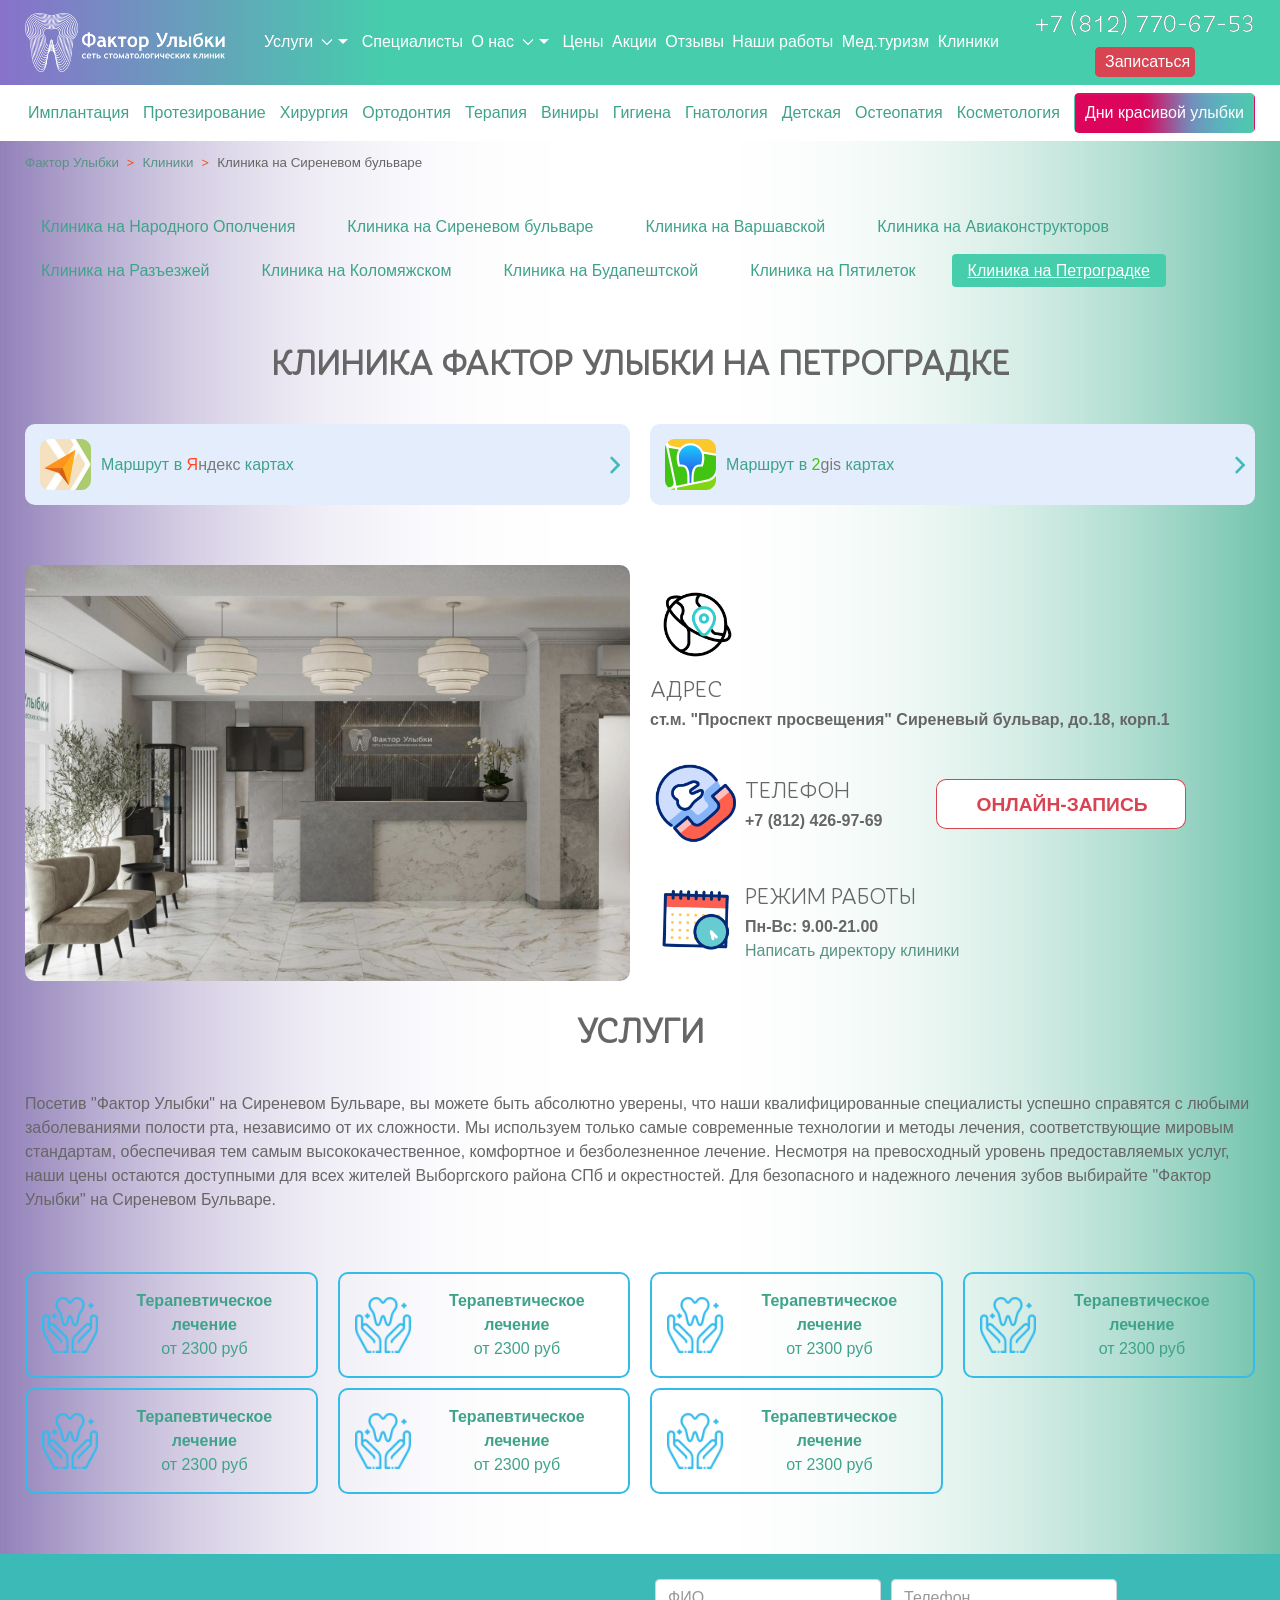
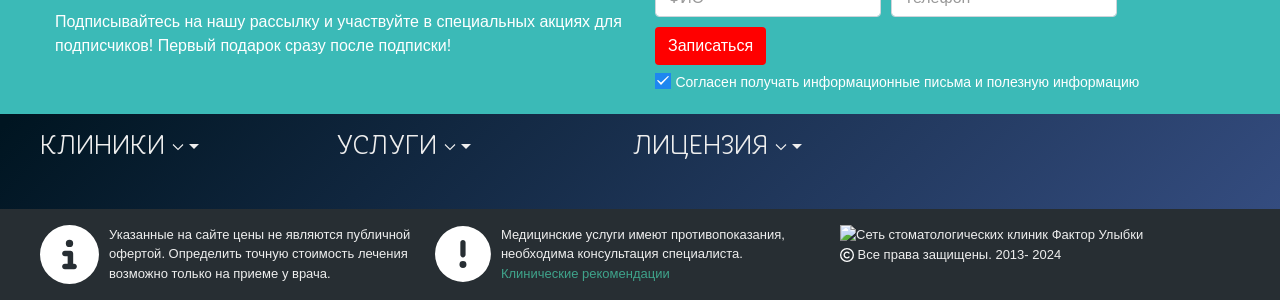
==== index.html @ bb480349 "Создал проект" ====
<!DOCTYPE html>
<html lang="ru">
<head>
    <meta charset="utf-8">
    <link rel="icon" type="image/png" sizes="192x192" href="/images/icon/logo.png">
    <title>Страница клиники  | Клиника «Фактор Улыбки»</title>
    <meta http-equiv="X-UA-Compatible" content="IE=edge">
    <meta name="viewport" content="width=device-width, initial-scale=1, shrink-to-fit=no">
    <meta name="description" content="Фактор Улыбки - сеть стоматологических клиник в СПб. Качественная платная стоматология на Лиговском, Пионерской, Ленинском проспекте и других районах. Детская стоматология, зубные клиники и частные стоматологические услуги." lang="ru">
    <meta name="keywords" content="" lang="ru">
    <meta name="image" content="/images/icon/logopr.png">
    <meta name="author" content="FS">
    <meta name="robots" content="index,follow">
    <meta property="og:site_name" content="Фактор Улыбки">
    <meta property="og:title" content="Сеть платных стоматологических клиник в Санкт-Петербурге" | Клиника «Фактор Улыбки»">
    <meta property="og:description" content="Фактор Улыбки - сеть стоматологических клиник в СПб. Качественная платная стоматология на Лиговском, Пионерской, Ленинском проспекте и других районах. Детская стоматология, зубные клиники и частные стоматологические услуги.">
    <meta property="og:type" content="article">
   <meta property="twitter:url" content="https://factorsmile.ru/testoptimizacziyaglavnoj">
    <meta property="twitter:card" content="summary_large_image">
    <meta property="twitter:title" content="Сеть платных стоматологических клиник в Санкт-Петербурге" | Клиника «Фактор Улыбки»">
    <meta property="twitter:description"content="Фактор Улыбки - сеть стоматологических клиник в СПб. Качественная платная стоматология на Лиговском, Пионерской, Ленинском проспекте и других районах. Детская стоматология, зубные клиники и частные стоматологические услуги.">
   <meta property="twitter:url" content="https://factorsmile.ru/testoptimizacziyaglavnoj">
    <meta property="og:image:width" content="10">
    <meta property="og:image:height" content="10">
  <link  rel="stylesheet" href="./bibliotek/ulkit/uikit.min.css">
  <script src="./bibliotek/ulkit/uikit.min.js"></script>
  <script src="./bibliotek/jqwery/jqwery.js"></script>
  <link rel="stylesheet" href="./css/style-clinic.css">
  <link rel="stylesheet" href="./css/style-media-clinic.css">
</head>
<body>
 
  <!--Мобильный header-->
  <header class="blackr header-mobile">
    <div class="uk-container uk-container-small">
      <div class="uk-gridhe">
        <div class="uk-width-auto@m fixed-top">
          <div class="menu">
            <a class="menu-triger" href="#" aria-hidden="true"></a>
            <div class="menu-popup">
              <a class="menu-close" href="#"></a>
              <nav uk-dropnav="" class=" uk-dropnav ">
                <ul class="uk-subnavmobi">
                  <li>
                    <a class="menuh" href="#" role="button" aria-haspopup="true">Услуги <span uk-drop-parent-icon="" uk-icon="triangle-down" class="uk-icon uk-drop-parent-icon"></span></a>
                    <div class="uk-dropdown uk-drop" style="top: 31.775px; left: 30px; max-width: 1489px;">
                      <ul class="uk-nav uk-dropdown-nav">
                        <li><a href="#">Пункт</a></li>
                        <li><a href="#">Ещё пункт</a></li>
                        <li><a href="#">Пункт</a></li>
                        <li><a href="#">Ещё пункт</a></li>
                      </ul>
                    </div>
                  </li>
                  <li>
                    <a href="#" role="button" aria-haspopup="true">Специалисты</a>
                  </li>
                  <li>
                    <a href="#" role="button" aria-haspopup="true">О нас <span uk-drop-parent-icon="" uk-icon="triangle-down" class="uk-icon uk-drop-parent-icon"></span></a>
                    <div class="uk-dropdown uk-drop" style="top: 31.775px; left: 30px; max-width: 1489px;">
                      <ul class="uk-nav uk-dropdown-nav">
                        <li><a href="#">Пункт</a></li>
                        <li><a href="#">Ещё пункт</a></li>
                        <li><a href="#">Пункт</a></li>
                        <li><a href="#">Ещё пункт</a></li>
                      </ul>
                    </div>
                  </li>
                  <li>
                    <a href="#" role="button" aria-haspopup="true">Цены</a>
                  </li>
                  <li>
                    <a href="#" role="button" aria-haspopup="true">Акции</a>
                  </li>
                  <li>
                    <a href="#" role="button" aria-haspopup="true">Отзывы </a>
                  </li>
                  <li>
                    <a href="#" role="button" aria-haspopup="true">Наши работы</a>
                  </li>
                  <li>
                    <a href="#" role="button" aria-haspopup="true">Мед.туризм </a>
                  </li>
                  <li>
                    <a href="#" role="button" aria-haspopup="true">Клиники </a>
                  </li>
                </ul>
              </nav>
              <div class="pt-3 text-center d-lg-none">
                <button  class="buttona btn btn-default btn-lg callme_viewform" uk-toggle="target: #modal-id">Записаться на прием</button>
              </div>
            </div>
          </div>
          <nav uk-dropnav class="uk-dropnav ">
            <ul class="uk-subnavnu">
              <li>
                <a class="lit" href="#" role="button" aria-haspopup="true">Акции</a>
              </li>
              <li>
                <a class="lit" href="#" role="button" aria-haspopup="true">Адреса </a>
              </li>
              <li>
                <a class="lit" href="#" role="button" aria-haspopup="true">Цены</a>
              </li>
              <li>
                <a class="lit" href="#" role="button" aria-haspopup="true">Врачи </a>
              </li>
            </ul>
          </nav>
          <a href="/" class="logo pr-3 d-none d-md-block" title="Сеть стоматологических клиник Фактор Улыбки">
            <img src="./img-home/logo/logo-7.png" title="Сеть стоматологических клиник Фактор Улыбки" alt="Сеть стоматологических клиник Фактор Улыбки">
          </a>
        </div>
        <div class="uk-width-auto@m marh">
          <div class="uk-gridic">
            <div>
              <a href="/" class="logo pr-3 d-none " title="Сеть стоматологических клиник Фактор Улыбки">
                <img src="./img-home/logo/logo-7.png" title="Сеть стоматологических клиник Фактор Улыбки" alt="Сеть стоматологических клиник Фактор Улыбки">
              </a>
            </div>
            <div>
              <div class="icon col-auto">
                <a class="mob_logo " href="https://factorsmile.ru/" title="Сеть стоматологических клиник Фактор Улыбки">
                </a><a href="tel:+78124269769" aria-hidden="true"><svg width="30px" height="30px" xmlns="http://www.w3.org/2000/svg" viewBox="0 0 512 512"><path fill="#fff" d="M347.1 24.6c7.7-18.6 28-28.5 47.4-23.2l88 24C499.9 30.2 512 46 512 64c0 247.4-200.6 448-448 448c-18 0-33.8-12.1-38.6-29.5l-24-88c-5.3-19.4 4.6-39.7 23.2-47.4l96-40c16.3-6.8 35.2-2.1 46.3 11.6L207.3 368c70.4-33.3 127.4-90.3 160.7-160.7L318.7 167c-13.7-11.2-18.4-30-11.6-46.3l40-96z"/></svg></a>
                <a href="/kontakty" aria-hidden="true"><svg width="30px" height="30px" xmlns="http://www.w3.org/2000/svg" viewBox="0 0 384 512"><path fill="#fff" d="M215.7 499.2C267 435 384 279.4 384 192C384 86 298 0 192 0S0 86 0 192c0 87.4 117 243 168.3 307.2c12.3 15.3 35.1 15.3 47.4 0zM192 128a64 64 0 1 1 0 128 64 64 0 1 1 0-128z"/></svg></a>
              </div>
            </div>
          </div>
          <div class="uk-width-auto@m social my-3">
            <a class="soci" href="https://vk.com/factor_smile" target="blank" rel="nofollow" aria-hidden="true"><svg width="24px" height="24px" viewBox="0 0 24 24" xmlns="http://www.w3.org/2000/svg" data-svg="vk">
              <path fill="#46cdac" d="M21.54736,7H18.25688a.74281.74281,0,0,0-.65452.39156s-1.31237,2.41693-1.73392,3.231C14.73438,12.8125,14,12.125,14,11.10863V7.60417A1.10417,1.10417,0,0,0,12.89583,6.5h-2.474a1.9818,1.9818,0,0,0-1.751.8125s1.25626-.20312,1.25626,1.48958c0,.41974.02162,1.62723.04132,2.64a.72943.72943,0,0,1-1.273.50431,21.54029,21.54029,0,0,1-2.4982-4.54359A.69314.69314,0,0,0,5.5668,7C4.8532,7,3.42522,7,2.57719,7a.508.508,0,0,0-.47969.68481C3.00529,10.17487,6.91576,18,11.37917,18h1.87865A.74219.74219,0,0,0,14,17.25781V16.12342a.7293.7293,0,0,1,1.22868-.5315l2.24861,2.1127A1.08911,1.08911,0,0,0,18.223,18h2.95281c1.42415,0,1.42415-.98824.64768-1.75294-.54645-.53817-2.51832-2.61663-2.51832-2.61663A1.01862,1.01862,0,0,1,19.2268,12.307c.63737-.83876,1.67988-2.21175,2.122-2.79993C21.95313,8.70313,23.04688,7,21.54736,7Z"></path>
            </svg></a>
            <a class="soci" href="https://www.ok.ru/group/55409720754182" target="blank" rel="nofollow" aria-hidden="true"><svg xmlns="http://www.w3.org/2000/svg" viewBox="0 0 320 512" width="24px" height="24px">
              <path fill="#46cdac" d="M275.1 334c-27.4 17.4-65.1 24.3-90 26.9l20.9 20.6 76.3 76.3c27.9 28.6-17.5 73.3-45.7 45.7-19.1-19.4-47.1-47.4-76.3-76.6L84 503.4c-28.2 27.5-73.6-17.6-45.4-45.7 19.4-19.4 47.1-47.4 76.3-76.3l20.6-20.6c-24.6-2.6-62.9-9.1-90.6-26.9-32.6-21-46.9-33.3-34.3-59 7.4-14.6 27.7-26.9 54.6-5.7 0 0 36.3 28.9 94.9 28.9s94.9-28.9 94.9-28.9c26.9-21.1 47.1-8.9 54.6 5.7 12.4 25.7-1.9 38-34.5 59.1zM30.3 129.7C30.3 58 88.6 0 160 0s129.7 58 129.7 129.7c0 71.4-58.3 129.4-129.7 129.4s-129.7-58-129.7-129.4zm66 0c0 35.1 28.6 63.7 63.7 63.7s63.7-28.6 63.7-63.7c0-35.4-28.6-64-63.7-64s-63.7 28.6-63.7 64z" />
            </svg></a>
            <a class="soci" href="https://www.youtube.com/channel/UC2uk7m-UBwJ86igZHFHhq2A" target="blank" rel="nofollow" aria-hidden="true"><svg xmlns="http://www.w3.org/2000/svg" viewBox="0 0 576 512" width="24px" height="24px">
              <path fill="#46cdac" d="M549.7 124.1c-6.3-23.7-24.8-42.3-48.3-48.6C458.8 64 288 64 288 64S117.2 64 74.6 75.5c-23.5 6.3-42 24.9-48.3 48.6-11.4 42.9-11.4 132.3-11.4 132.3s0 89.4 11.4 132.3c6.3 23.7 24.8 41.5 48.3 47.8C117.2 448 288 448 288 448s170.8 0 213.4-11.5c23.5-6.3 42-24.2 48.3-47.8 11.4-42.9 11.4-132.3 11.4-132.3s0-89.4-11.4-132.3zm-317.5 213.5V175.2l142.7 81.2-142.7 81.2z" />
            </svg></a>
            <a class="soci" href="https://dzen.ru/factor_smile" target="blank" rel="nofollow" class="dzen-banner-top" aria-hidden="true">
              <svg xmlns="http://www.w3.org/2000/svg" viewBox="0 0 28 28" width="14px" height="14px">
                <path fill="#46cdac" class="dzen-item" d="M16.7 16.7c-2.2 2.27-2.36 5.1-2.55 11.3 5.78 0 9.77-.02 11.83-2.02 2-2.06 2.02-6.24 2.02-11.83-6.2.2-9.03.35-11.3 2.55M0 14.15c0 5.59.02 9.77 2.02 11.83 2.06 2 6.05 2.02 11.83 2.02-.2-6.2-.35-9.03-2.55-11.3-2.27-2.2-5.1-2.36-11.3-2.55M13.85 0C8.08 0 4.08.02 2.02 2.02.02 4.08 0 8.26 0 13.85c6.2-.2 9.03-.35 11.3-2.55 2.2-2.27 2.36-5.1 2.55-11.3m2.85 11.3C14.5 9.03 14.34 6.2 14.15 0c5.78 0 9.77.02 11.83 2.02 2 2.06 2.02 6.24 2.02 11.83-6.2-.2-9.03-.35-11.3-2.55">
                </path>
                <path fill="transparent" d="M28 14.15v-.3c-6.2-.2-9.03-.35-11.3-2.55-2.2-2.27-2.36-5.1-2.55-11.3h-.3c-.2 6.2-.35 9.03-2.55 11.3-2.27 2.2-5.1 2.36-11.3 2.55v.3c6.2.2 9.03.35 11.3 2.55 2.2 2.27 2.36 5.1 2.55 11.3h.3c.2-6.2.35-9.03 2.55-11.3 2.27-2.2 5.1-2.36 11.3-2.55">
                </path>
              </svg>
            </a>
            <a class="soci" href="https://t.me/factorsmile" target="blank" aria-hidden="true"><svg  width="20px" height="20px"xmlns="http://www.w3.org/2000/svg" viewBox="0 0 496 512"><path fill="#46cdac"  d="M248 8C111 8 0 119 0 256S111 504 248 504 496 393 496 256 385 8 248 8zM363 176.7c-3.7 39.2-19.9 134.4-28.1 178.3-3.5 18.6-10.3 24.8-16.9 25.4-14.4 1.3-25.3-9.5-39.3-18.7-21.8-14.3-34.2-23.2-55.3-37.2-24.5-16.1-8.6-25 5.3-39.5 3.7-3.8 67.1-61.5 68.3-66.7 .2-.7 .3-3.1-1.2-4.4s-3.6-.8-5.1-.5q-3.3 .7-104.6 69.1-14.8 10.2-26.9 9.9c-8.9-.2-25.9-5-38.6-9.1-15.5-5-27.9-7.7-26.8-16.3q.8-6.7 18.5-13.7 108.4-47.2 144.6-62.3c68.9-28.6 83.2-33.6 92.5-33.8 2.1 0 6.6 .5 9.6 2.9a10.5 10.5 0 0 1 3.5 6.7A43.8 43.8 0 0 1 363 176.7z"/></svg></a>
            <a class="soci" href="https://share.looky.com/profile/87507ae2-72b8-40dc-bb5a-fa169eee876a" target="blank" aria-hidden="true"><i class="fa fa-lookymob" aria-hidden="true"></i></a>
          </div>
        </div>
      </div>
  </div>
  </header>
<!--Мобильный header end-->
<!--Компьютерный header-->
 <header class="blackr der men-fix">
  <div class="ar-container">
    <div class="uk-gridhe">
      <div class="uk-width-auto@m lot">
        <a href="/" class="logo pr-3 " title="Сеть стоматологических клиник Фактор Улыбки">
          <img src="./img-home/logo/logo-7.png" title="Сеть стоматологических клиник Фактор Улыбки" alt="Сеть стоматологических клиник Фактор Улыбки">
        </a>
      </div>
      <div class="uk-width-1-2@m">
        <nav uk-dropnav class="non-mob uk-dropnav ">
          <ul id="def" class="uk-subnav">
            <li>
              <a class="menuh" href="http://velva.arturolga.ru/katalog" role="button" aria-haspopup="true">Услуги <span uk-drop-parent-icon="" uk-icon="triangle-down" class="uk-icon uk-drop-parent-icon"></span></a>
              <div class="uk-dropdown uk-drop" style="top: 31.775px; left: 30px; max-width: 1489px;">
                <ul class="uk-nav uk-dropdown-nav">
                  <li><a href="#">Пункт</a></li>
                  <li><a href="#">Ещё пункт</a></li>
                  <li><a href="#">Пункт</a></li>
                  <li><a href="#">Ещё пункт</a></li>
                </ul>
              </div>
            </li>
            <li>
              <a href="#" role="button" aria-haspopup="true">Специалисты</a>
            </li>
            <li>
              <a href="#" role="button" aria-haspopup="true">О нас <span uk-drop-parent-icon="" uk-icon="triangle-down" class="uk-icon uk-drop-parent-icon"></span></a>
              <div class="uk-dropdown uk-drop" style="top: 31.775px; left: 30px; max-width: 1489px;">
                <ul class="uk-nav uk-dropdown-nav">
                  <li><a href="#">Пункт</a></li>
                  <li><a href="#">Ещё пункт</a></li>
                  <li><a href="#">Пункт</a></li>
                  <li><a href="#">Ещё пункт</a></li>
                </ul>
              </div>
            </li>
            <li>
              <a href="#" role="button" aria-haspopup="true">Цены</a>
            </li>
            <li>
              <a href="#" role="button" aria-haspopup="true">Акции</a>
            </li>
            <li>
              <a href="#" role="button" aria-haspopup="true">Отзывы </a>
            </li>
            <li>
              <a href="#" role="button" aria-haspopup="true">Наши работы</a>
            </li>
            <li>
              <a href="#" role="button" aria-haspopup="true">Мед.туризм </a>
            </li>
            <li>
              <a href="#" role="button" aria-haspopup="true">Клиники </a>
            </li>
          </ul>
        </nav>
      </div>
      <div class="uk-width-auto@m">      
        <div class="phone d-none d-xl-block text-center">
          <div class="moduletable">
            <div class="custom phone">
              <span class="h3" style="margin-bottom:0;"><a class="hole"href="tel:+78127706753"><span id="ds-phone">+7 (812) 770-67-53</span></a>
              </span>
              <div>
                <button class="btn btn-default btn-sm header_callme_viewform"  type="button" uk-toggle="target: #modal-id">Записаться</button>
             
              </div>
            </div>
          </div>
        </div>
      </div>
    </div>
  </div>
</header>
<div class="uk-container-expand mblac der">
  <div class="ar-container">
    <nav class="uk-dropnav mnavp">
      <ul class="uk-subnav">
        <li>
          <div class="bg-implant"></div><a href="/uslugi/implantatsiya" class="nav-link navl">Имплантация</a>
        </li>
        <li>
          <div class="bg-protez"></div><a href="/uslugi/protezirovanie-zubov" class="nav-link navl">Протезирование</a>
        </li>
        <li>
          <div class="bg-hirurg"></div><a href="/uslugi/hirurgicheskoe-lechenie" class="nav-link navl">Хирургия</a>
        </li>
        <li>
          <div class="bg-ortodont"></div><a href="/uslugi/ortodonticheskoe-lechenie" class="nav-link navl">Ортодонтия</a>
        </li>
        <li>
          <div class="bg-terapia"></div><a href="/uslugi/endodonticheskoe-lechenie" class="nav-link navl">Терапия</a>
        </li>
        <li>
          <div class="bg-otbelivanie"></div><a href="/uslugi/protezirovanie-zubov/viniry" class="nav-link navl">Виниры</a>
        </li>
        <li>
          <div class="bg-profilactika"></div><a href="/uslugi/gigiena-polosti-rta" class="nav-link navl">Гигиена</a>
        </li>
        <li>
          <div class="bg-profilactika"></div><a href="/uslugi/gnatologiya" class="nav-link navl">Гнатология</a>
        </li>
        <li>
          <div class="bg-terapia"></div><a href="/uslugi/detskaya-stomatologiya" class="nav-link navl">Детская</a>
        </li>
        <li>
          <div class="bg-terapia"></div><a href="/uslugi/osteopatiya" class="nav-link navl">Остеопатия</a></li>
        <li>
          <div class="bg-terapia"></div><a href="https://factor-beauty.ru/" class="nav-link navl" target="_blank">Косметология</a></li>
        <li>
          <a href="/master-klassyi" class="btn bute">
                           Дни красивой улыбки
                       </a>
        </li>
      </ul>
    </nav>
  </div>
</div>
<!--Компьютерный header end-->
 <main class="otziv">
  <!--Хлебные крошки-->
  <section class="ap-pagtop-but">
    <div class="ar-container">  
  <ul class="breadcrumb"><li class="breadcrumb-item"><a href="/">Фактор Улыбки</a></li>
    <li class="breadcrumb-item"><a href="/">Клиники</a></li>
    <li class="breadcrumb-item active">Клиника на Сиреневом бульваре</li></ul>
        </div>
        </section>
      <!--Хлебные крошки end-->
 <!-- Ссылки --> 
 <section class="ssilki">
  <div class="ar-container">
    <ul class=" ssilki__flex">
      <li class="nav-item">
        <a class="nav-link" href="/kontakty/klinika-na-leninskom-pr">Клиника на Народного Ополчения</a>
      </li>
  
      <li class="nav-item">
        <a class="nav-link" href="/kontakty/klinika-na-prospekte-prosveshcheniya">Клиника на Сиреневом бульваре</a>
      </li>
      <li class="nav-item">
        <a class="nav-link" href="/kontakty/klinika-na-ul-varshavskoj">Клиника на Варшавской</a>
      </li>
      <li class="nav-item">
        <a class="nav-link" href="/kontakty/klinika-na-komendantskom-pr">Клиника на Авиаконструкторов</a>
      </li>
      <li class="nav-item">
        <a class="nav-link" href="/kontakty/klinika-na-ligovskom-pr">Клиника на Разъезжей</a>
      </li>
      <li class="nav-item">
        <a class="nav-link" href="/kontakty/klinika-na-kolomyazhskom">Клиника на Коломяжском</a>
      </li>
      <li class="nav-item">
        <a class="nav-link" href="/kontakty/klinika-na-budapeshtskoj">Клиника на Будапештской</a>
      </li>
      <li class="nav-item">
        <a class="nav-link" href="/kontakty/klinika-na-pyatiletok">Клиника на Пятилеток</a>
      </li>
      <li class="nav-item active">
        <a class="nav-link active" href="/kontakty/klinika-na-pyatiletok">Клиника на Петроградке</a>
      </li>
    </ul>
  </div>
</section>
   <!-- Ссылки end -->
<!-- маршрут --> 
<section class="marsh">
  <div class="ar-container">
    <h1 id="animatedText" class="animated-text ar-center ar-h3">Клиника Фактор Улыбки на Петроградке</h1>
    <div class="navigator__buttons">
        <a href="https://yandex.ru/maps/2/saint-petersburg/?ll=30.410384%2C60.042124&amp;mode=routes&amp;rtext=~60.052255%2C30.364689&amp;rtt=auto&amp;ruri=~ymapsbm1%3A%2F%2Forg%3Foid%3D122298614758&amp;z=12" class="link navigator__button" target="_blank">
          <div class="navigator__icon">
             <img src="./img-home/block/yandex-navigator.png" alt="">
          </div>
          <div class="text yandex">Маршрут в <span><span>Я</span>ндекс</span> картах</div>
        </a>
        <a href="https://2gis.ru/spb/directions/points/%7C30.364584%2C60.052206%3B70000001017254998?m=30.354213%2C60.046407%2F14.28" class="link navigator__button" target="_blank">
         <div class="navigator__icon">
             <img src="./img-home/block/2gis-navigator.png" alt="">
          </div>
          <div class="text gis">Маршрут в <span><span>2</span>gis</span> картах</div>
         </a>
    </div> 
  </div>
</section>
<!-- маршрут end -->
 <!-- блок с контактами --> 
<section class="contacty">
  <div class="ar-container contacty__grid">
    <div class="contacty__img">
      <img src="./img-home/block/home.jpeg" alt="contact">
    </div>
    <div class="contacty__text">
      <div class="contacty__text-block">
<img src="./img-home/icons/travel_15591391.gif" alt="">
<div class="contacty__text-block-text">
<h3>Адрес</h3>
<p>ст.м. "Проспект просвещения"
  Сиреневый бульвар, до.18, корп.1</p>
</div>
      </div>
      <div class="contacty__text-block">
        <img src="./img-home/icons/appointment_12754366.gif" alt="">
        <div class="contacty__text-block-text">
        <h3>Телефон</h3>
        <p>+7 (812) 426-97-69</p>
       
      </div>
      <button class="btn my-2 btn-default btn-sm btn-online-record button type1"></button>
              </div>
              <div class="contacty__text-block">
                <img src="./img-home/icons/upcoming_12146104.gif" alt="">
                <div class="contacty__text-block-text">
                <h3>Режим работы</h3>
                <p>Пн-Вс: 9.00-21.00</p>
          
                <a href="#" class="butlin">Написать директору клиники</a>
                      </div>
                    </div>
    </div>  
  </div>
  <div class="ar-container">
  <h2 id="animatedText" class="animated-text ar-center ar-h3">УСЛУГИ</h2> 
  <p>Посетив "Фактор Улыбки" на Сиреневом Бульваре, вы можете быть абсолютно уверены, 
    что наши квалифицированные специалисты успешно справятся с любыми заболеваниями полости рта,
     независимо от их сложности. Мы используем только самые современные технологии и методы лечения,
      соответствующие мировым стандартам, обеспечивая тем самым высококачественное, комфортное и 
      безболезненное лечение. Несмотря на превосходный уровень предоставляемых услуг, наши цены
       остаются доступными для всех жителей Выборгского района СПб и окрестностей. Для безопасного
        и надежного лечения зубов выбирайте "Фактор Улыбки" на Сиреневом Бульваре.</p>
      </div>
      </section>
<!-- блок с контактами end -->
 <!-- блок с ценами --> 
 <section class="price">
  <div class="ar-container price__grid">

 <!-- блок-->
 <a href="#" class="price__block">
  <div class="price__block-img">
    <img src="./img-home/icons/034-dentist.png">
  </div>
  <div class="price__block-text">
    <strong>Терапевтическое лечение</strong><br>
    <span>от 2300 руб</span>
  </div>
</a>
<!-- блок end-->
  <!-- блок-->
  <a href="#" class="price__block">
    <div class="price__block-img">
      <img src="./img-home/icons/034-dentist.png">
    </div>
    <div class="price__block-text">
      <strong>Терапевтическое лечение</strong><br>
      <span>от 2300 руб</span>
    </div>
  </a>
  <!-- блок end-->
    <!-- блок-->
 <a href="#" class="price__block">
  <div class="price__block-img">
    <img src="./img-home/icons/034-dentist.png">
  </div>
  <div class="price__block-text">
    <strong>Терапевтическое лечение</strong><br>
    <span>от 2300 руб</span>
  </div>
</a>
<!-- блок end-->
  <!-- блок-->
  <a href="#" class="price__block">
    <div class="price__block-img">
      <img src="./img-home/icons/034-dentist.png">
    </div>
    <div class="price__block-text">
      <strong>Терапевтическое лечение</strong><br>
      <span>от 2300 руб</span>
    </div>
  </a>
  <!-- блок end-->
    <!-- блок-->
 <a href="#" class="price__block">
  <div class="price__block-img">
    <img src="./img-home/icons/034-dentist.png">
  </div>
  <div class="price__block-text">
    <strong>Терапевтическое лечение</strong><br>
    <span>от 2300 руб</span>
  </div>
</a>
<!-- блок end-->
  <!-- блок-->
  <a href="#" class="price__block">
    <div class="price__block-img">
      <img src="./img-home/icons/034-dentist.png">
    </div>
    <div class="price__block-text">
      <strong>Терапевтическое лечение</strong><br>
      <span>от 2300 руб</span>
    </div>
  </a>
  <!-- блок end-->
    <!-- блок-->
 <a href="#" class="price__block">
  <div class="price__block-img">
    <img src="./img-home/icons/034-dentist.png">
  </div>
  <div class="price__block-text">
    <strong>Терапевтическое лечение</strong><br>
    <span>от 2300 руб</span>
  </div>
</a>
<!-- блок end-->
    </div>
    </section>
 <!-- блок с ценами end --> 



<!-- Подписка -->
<section class="podpiska">
  <div class="uk-container uk-container-small">
    <div class="uk-grid-match uk-grid-column-small uk-grid-row-large uk-child-width-1-1 uk-child-width-1-2@s  uk-text-center uk-gridfor artpag">
      <div>
        <div class="uk-card">
          <p class="media-body">Подписывайтесь на нашу рассылку и участвуйте в специальных акциях для подписчиков! Первый подарок сразу после подписки!</p>
        </div>
      </div>
      <div>
        <div class="uk-card ">
              <form data-fetchit="97f131edf305dcb2c28d906bc7e8459d" id = "pof" class="uk-width-1-1@m uk-art" action="testoptimizacziyaglavnoj" method="post">
     <input type="hidden" name="f_title" value="Form">
            <div class="uk-fieldset form-row">
              <div class="pitr ">
                <input type="text" name="name" value="" class=" form-controlf uk-input "  placeholder="ФИО" aria-label="ФИО" title="ФИО" required>
              </div>
              <div class="pitr ">
                <input type="text" name="phone" value="" class="form-controlf uk-input" placeholder="Телефон" aria-label="Телефон" minlength="9" maxlength="20" required>
              </div>
              <div class="pitr uk-text-center wide">
                <button type="submit" id="formz" class="buttona rey btn btn-default w-100">
                  <span>Записаться</span>
                </button>
              </div>
              <div class="cgi">
                  
    <span class="error_g-recaptcha-response error"></span>
    <input type="hidden" name="g-recaptcha-response">

                <input class=" uk-checkbox form-check-input Checkbot" type="checkbox" name="f_agree" id="form_agree" value="да" checked>
                <label class="lok uk-form-label " for="form_agree">Согласен получать информационные письма и полезную информацию
                </label>
              </div>
            </div>
   
      
</form> 
        </div>
      </div>
    </div>
  </div>
</section>
    <!-------------------------Подписка end-------------------------------->
 </main>
 <footer>
  <div class="frow py-3">
    <div class="uk-container">
      <section class="conf">
        <div class="uk-container uk-container-small">
          <div class="uk-grid-match uk-grid-column-small uk-grid-row-large uk-child-width-1-1 uk-child-width-1-3@s  uk-text-center" uk-grid>
            <div class="main-list-hidden uk-width-1-3@mff">
              <ul uk-accordion="duration: 1500" class="moduletablef">
                <li id="aka">
                  <a class="uk-accordion-title klif" href>клиники<span uk-drop-parent-icon="" uk-icon="triangle-down" class="uk-icon uk-drop-parent-icon"></span></a>
                  <div class="uk-accordion-content">
                    <div itemscope="itemscope" itemtype="http://schema.org/Organization">
                      <ul>
                        <li itemscope="itemscope" itemtype="http://schema.org/PostalAddress" itemprop="address"><span class="metro blue">м</span> Проспект Просвещения
                          <br><span itemprop="addressLocality">Санкт-Петербург</span>, <span itemprop="streetAddress">Сиреневый бульвар, дом 18, корп. 1</span></li>
                        <li itemscope="itemscope" itemtype="http://schema.org/PostalAddress" itemprop="address"><span class="metro orange">м</span> Лиговский проспект
                          <br><span itemprop="addressLocality">Санкт-Петербург</span>, <span itemprop="streetAddress">ул. Разъезжая, дом 35.</span></li>
                        <li itemscope="itemscope" itemtype="http://schema.org/PostalAddress" itemprop="address"><span class="metro blue">м</span> Электросила
                          <br><span itemprop="addressLocality">Санкт-Петербург</span>, <span itemprop="streetAddress">ул. Варшавская д.23, к.1.</span></li>
                        <li itemscope="itemscope" itemtype="http://schema.org/PostalAddress" itemprop="address"><span class="metro purple">м</span> Комендантский пр.
                          <br><span itemprop="addressLocality">Санкт-Петербург</span>, <span itemprop="streetAddress">пр. Авиаконструкторов д.2 корп.1.</span></li>
                        <li itemscope="itemscope" itemtype="http://schema.org/PostalAddress" itemprop="address"><span class="metro red">м</span> Ленинский пр.
                          <br><span itemprop="addressLocality">Санкт-Петербург</span>, <span itemprop="streetAddress">Народного ополчения д.10, Лит. А</span></li>
                        <li itemscope="itemscope" itemtype="http://schema.org/PostalAddress" itemprop="address"><span class="metro blue">м</span> Пионерская
                          <br><span itemprop="addressLocality">Санкт-Петербург</span>, <span itemprop="streetAddress">пр. Коломяжский д.20</span></li>
                        <li itemscope="itemscope" itemtype="http://schema.org/PostalAddress" itemprop="address"><span class="metro purple">м</span> Дунайская
                          <br><span itemprop="addressLocality">Санкт-Петербург</span>, <span itemprop="streetAddress">ул. Будапештская, 83/89</span></li>
                      </ul>
                     <a href="tel:+78123201020" class="h4"><svg xmlns="http://www.w3.org/2000/svg" viewBox="0 0 512 512" width="24px" height="24px"><path fill="#ffffff" d="M164.9 24.6c-7.7-18.6-28-28.5-47.4-23.2l-88 24C12.1 30.2 0 46 0 64C0 311.4 200.6 512 448 512c18 0 33.8-12.1 38.6-29.5l24-88c5.3-19.4-4.6-39.7-23.2-47.4l-96-40c-16.3-6.8-35.2-2.1-46.3 11.6L304.7 368C234.3 334.7 177.3 277.7 144 207.3L193.3 167c13.7-11.2 18.4-30 11.6-46.3l-40-96z"/></svg><span id="ds-phone"> +7 (812) 320-10-20</span></a>
                      <button class="buttona btn btn-primary callme_viewform" onclick="yaCounter39421310.reachGoal('signUp');return true;">
                        <svg xmlns="http://www.w3.org/2000/svg" viewBox="0 0 512 512" width="14px" height="14px">
                          <path fill="#ffffff" d="M471.6 21.7c-21.9-21.9-57.3-21.9-79.2 0L362.3 51.7l97.9 97.9 30.1-30.1c21.9-21.9 21.9-57.3 0-79.2L471.6 21.7zm-299.2 220c-6.1 6.1-10.8 13.6-13.5 21.9l-29.6 88.8c-2.9 8.6-.6 18.1 5.8 24.6s15.9 8.7 24.6 5.8l88.8-29.6c8.2-2.7 15.7-7.4 21.9-13.5L437.7 172.3 339.7 74.3 172.4 241.7zM96 64C43 64 0 107 0 160V416c0 53 43 96 96 96H352c53 0 96-43 96-96V320c0-17.7-14.3-32-32-32s-32 14.3-32 32v96c0 17.7-14.3 32-32 32H96c-17.7 0-32-14.3-32-32V160c0-17.7 14.3-32 32-32h96c17.7 0 32-14.3 32-32s-14.3-32-32-32H96z" />
                        </svg> Записаться на прием</button>
                    </div>
                    <div class="socialf">
                      <a href="https://vk.com/factor_smile" target="blank" rel="nofollow">
                        <svg width="24px" height="24px" viewBox="0 0 24 24" xmlns="http://www.w3.org/2000/svg" data-svg="vk">
                          <path fill="#ffffff" d="M21.54736,7H18.25688a.74281.74281,0,0,0-.65452.39156s-1.31237,2.41693-1.73392,3.231C14.73438,12.8125,14,12.125,14,11.10863V7.60417A1.10417,1.10417,0,0,0,12.89583,6.5h-2.474a1.9818,1.9818,0,0,0-1.751.8125s1.25626-.20312,1.25626,1.48958c0,.41974.02162,1.62723.04132,2.64a.72943.72943,0,0,1-1.273.50431,21.54029,21.54029,0,0,1-2.4982-4.54359A.69314.69314,0,0,0,5.5668,7C4.8532,7,3.42522,7,2.57719,7a.508.508,0,0,0-.47969.68481C3.00529,10.17487,6.91576,18,11.37917,18h1.87865A.74219.74219,0,0,0,14,17.25781V16.12342a.7293.7293,0,0,1,1.22868-.5315l2.24861,2.1127A1.08911,1.08911,0,0,0,18.223,18h2.95281c1.42415,0,1.42415-.98824.64768-1.75294-.54645-.53817-2.51832-2.61663-2.51832-2.61663A1.01862,1.01862,0,0,1,19.2268,12.307c.63737-.83876,1.67988-2.21175,2.122-2.79993C21.95313,8.70313,23.04688,7,21.54736,7Z"></path>
                        </svg>
                      </a>
                      <a href="https://www.ok.ru/group/55409720754182" target="blank" rel="nofollow">
                        <svg xmlns="http://www.w3.org/2000/svg" viewBox="0 0 320 512" width="24px" height="24px">
                          <path fill="#ffffff" d="M275.1 334c-27.4 17.4-65.1 24.3-90 26.9l20.9 20.6 76.3 76.3c27.9 28.6-17.5 73.3-45.7 45.7-19.1-19.4-47.1-47.4-76.3-76.6L84 503.4c-28.2 27.5-73.6-17.6-45.4-45.7 19.4-19.4 47.1-47.4 76.3-76.3l20.6-20.6c-24.6-2.6-62.9-9.1-90.6-26.9-32.6-21-46.9-33.3-34.3-59 7.4-14.6 27.7-26.9 54.6-5.7 0 0 36.3 28.9 94.9 28.9s94.9-28.9 94.9-28.9c26.9-21.1 47.1-8.9 54.6 5.7 12.4 25.7-1.9 38-34.5 59.1zM30.3 129.7C30.3 58 88.6 0 160 0s129.7 58 129.7 129.7c0 71.4-58.3 129.4-129.7 129.4s-129.7-58-129.7-129.4zm66 0c0 35.1 28.6 63.7 63.7 63.7s63.7-28.6 63.7-63.7c0-35.4-28.6-64-63.7-64s-63.7 28.6-63.7 64z" />
                        </svg>
                      </a>
                      <a href="https://www.youtube.com/channel/UC2uk7m-UBwJ86igZHFHhq2A" target="blank" rel="nofollow">
                        <svg xmlns="http://www.w3.org/2000/svg" viewBox="0 0 576 512" width="24px" height="24px">
                          <path fill="#ffffff" d="M549.7 124.1c-6.3-23.7-24.8-42.3-48.3-48.6C458.8 64 288 64 288 64S117.2 64 74.6 75.5c-23.5 6.3-42 24.9-48.3 48.6-11.4 42.9-11.4 132.3-11.4 132.3s0 89.4 11.4 132.3c6.3 23.7 24.8 41.5 48.3 47.8C117.2 448 288 448 288 448s170.8 0 213.4-11.5c23.5-6.3 42-24.2 48.3-47.8 11.4-42.9 11.4-132.3 11.4-132.3s0-89.4-11.4-132.3zm-317.5 213.5V175.2l142.7 81.2-142.7 81.2z" />
                        </svg>
                      </a>
                      <a href="https://dzen.ru/factor_smile" target="blank" rel="nofollow">
                        <svg xmlns="http://www.w3.org/2000/svg" viewBox="0 0 28 28" width="24px" height="24px">
                          <path fill="#fff" d="M16.7 16.7c-2.2 2.27-2.36 5.1-2.55 11.3 5.78 0 9.77-.02 11.83-2.02 2-2.06 2.02-6.24 2.02-11.83-6.2.2-9.03.35-11.3 2.55M0 14.15c0 5.59.02 9.77 2.02 11.83 2.06 2 6.05 2.02 11.83 2.02-.2-6.2-.35-9.03-2.55-11.3-2.27-2.2-5.1-2.36-11.3-2.55M13.85 0C8.08 0 4.08.02 2.02 2.02.02 4.08 0 8.26 0 13.85c6.2-.2 9.03-.35 11.3-2.55 2.2-2.27 2.36-5.1 2.55-11.3m2.85 11.3C14.5 9.03 14.34 6.2 14.15 0c5.78 0 9.77.02 11.83 2.02 2 2.06 2.02 6.24 2.02 11.83-6.2-.2-9.03-.35-11.3-2.55"></path>
                          <path fill="transparent" d="M28 14.15v-.3c-6.2-.2-9.03-.35-11.3-2.55-2.2-2.27-2.36-5.1-2.55-11.3h-.3c-.2 6.2-.35 9.03-2.55 11.3-2.27 2.2-5.1 2.36-11.3 2.55v.3c6.2.2 9.03.35 11.3 2.55 2.2 2.27 2.36 5.1 2.55 11.3h.3c.2-6.2.35-9.03 2.55-11.3 2.27-2.2 5.1-2.36 11.3-2.55"></path>
                        </svg>
                      </a>
                    </div>
                    <p>
                      <a href="/karta-sajta">
                        <svg xmlns="http://www.w3.org/2000/svg" viewBox="0 0 576 512" width="14px" height="14px">
                          <path fill="#fff" d="M208 80c0-26.5 21.5-48 48-48h64c26.5 0 48 21.5 48 48v64c0 26.5-21.5 48-48 48h-8v40H464c30.9 0 56 25.1 56 56v32h8c26.5 0 48 21.5 48 48v64c0 26.5-21.5 48-48 48H464c-26.5 0-48-21.5-48-48V368c0-26.5 21.5-48 48-48h8V288c0-4.4-3.6-8-8-8H312v40h8c26.5 0 48 21.5 48 48v64c0 26.5-21.5 48-48 48H256c-26.5 0-48-21.5-48-48V368c0-26.5 21.5-48 48-48h8V280H112c-4.4 0-8 3.6-8 8v32h8c26.5 0 48 21.5 48 48v64c0 26.5-21.5 48-48 48H48c-26.5 0-48-21.5-48-48V368c0-26.5 21.5-48 48-48h8V288c0-30.9 25.1-56 56-56H264V192h-8c-26.5 0-48-21.5-48-48V80z" />
                        </svg> Карта сайта</a>
                    </p>
                  </div>
                </li>
              </ul>
            </div>
            <div class="main-list-hidden uk-width-1-3@mff">
              <ul uk-accordion="duration: 1500" class="moduletablef">
                <li id="aka"  >
                  <a class="uk-accordion-title klif" href>услуги<span uk-drop-parent-icon="" uk-icon="triangle-down" class="uk-icon uk-drop-parent-icon"></span></a>
                  <div class="uk-accordion-content">
                    <ul class="f_menu show">
                      <li class="item-108 parent"><a class="" href="/uslugi/protezirovanie-zubov">Протезирование зубов</a></li>
                      <li class="item-642"><a href="/uslugi/protezirovanie-zubov/viniry">Виниры</a></li>
                      <li class="item-105 active parent"><a class="" href="/uslugi/hirurgicheskoe-lechenie">Хирургическое лечение</a></li>
                      <li class="item-106 parent"><a class="" href="/uslugi/ortodonticheskoe-lechenie">Ортодонтическое лечение</a></li>
                      <li class="item-107 parent"><a class="" href="/uslugi/endodonticheskoe-lechenie">Терапевтическое лечение</a></li>
                      <li class="item-109 parent"><a class="" href="/uslugi/otbelivanie-zubov">Отбеливание зубов</a></li>
                      <li class="item-110 parent"><a class="" href="/uslugi/gigiena-polosti-rta">Гигиена полости рта</a></li>
                      <li class="item-111 parent"><a class="" href="/uslugi/implantatsiya">Имплантация</a></li>
                      <li class="item-112 parent"><a class="" href="/uslugi/lechenie-parodonta">Лечение пародонта</a></li>
                      <li class="item-624"><a class="" href="/uslugi/detskaya-stomatologiya">Детская стоматология</a></li>
                      <li class="item-113"><a class="" href="/uslugi/profilaktika">Профилактика</a></li>
                      <li class="item-790"><a class="" href="/uslugi/onlajn-konsultatsiya" title="Онлайн-консультация | Доступная стоматология">Онлайн-консультация</a></li>
                      <li class="item-839"><a class="" href="/uslugi/osteopatiya">Остеопатия</a></li>
                      <li class="item-841"><a class="" href="/uslugi/3D-skanirovanie-zubov">3D сканирование зубов</a></li>
                    </ul>
                  </div>
                </li>
              </ul>
            </div>
            <div class="main-list-hidden uk-width-1-4@mff">
              <ul uk-accordion="duration: 1500" class="moduletablef">
                <li id="aka">
                  <a class="uk-accordion-title klif" href>лицензия<span uk-drop-parent-icon="" uk-icon="triangle-down" class="uk-icon uk-drop-parent-icon"></span></a>
                  <div class="uk-accordion-content">
                    <div class="mediaff">
                      <a class ="aff" href="//cdn.optipic.io/site-105750/images/licenses/li-star.jpg" data-fancybox="licenses" data-caption="Лицензия клиники на Лиговском проспекте"><img class="align-self-start mr-3" src="//cdn.optipic.io/site-105750/assets/home/img-home/block/li-sta.jpg" alt="Лицензия клиники на Лиговском проспекте"></a>
                      <p>Лицензия на осуществление медицинской деятельности № ЛО-78-01-010890 выдана 27.05.2020 комитетом по здравоохранению г. Санкт-Петербург
                        <br>ООО «Стар», ИНН 7840086655&nbsp;
                        <br>ОГРН 1197847063490</p>
                    </div>
                    <div class="mediaff">
                      <a class ="aff" href="//cdn.optipic.io/site-105750/images/licenses/li-star.jpg" data-fancybox="licenses" data-caption="Лицензия клиники на Лиговском проспекте"><img class="align-self-start mr-3" src="//cdn.optipic.io/site-105750/assets/home/img-home/block/li-sta.jpg" alt="Лицензия клиники на Лиговском проспекте"></a>
                      <p>Лицензия на осуществление медицинской деятельности № ЛО-78-01-010890 выдана 27.05.2020 комитетом по здравоохранению г. Санкт-Петербург
                        <br>ООО «Стар», ИНН 7840086655&nbsp;
                        <br>ОГРН 1197847063490</p>
                    </div>
                    <div class="mediaff">
                      <a class ="aff" href="//cdn.optipic.io/site-105750/images/licenses/li-star.jpg" data-fancybox="licenses" data-caption="Лицензия клиники на Лиговском проспекте"><img class="align-self-start mr-3" src="//cdn.optipic.io/site-105750/assets/home/img-home/block/li-sta.jpg" alt="Лицензия клиники на Лиговском проспекте"></a>
                      <p>Лицензия на осуществление медицинской деятельности № ЛО-78-01-010890 выдана 27.05.2020 комитетом по здравоохранению г. Санкт-Петербург
                        <br>ООО «Стар», ИНН 7840086655&nbsp;
                        <br>ОГРН 1197847063490</p>
                    </div>
                    <div class="mediaff">
                      <a class ="aff" href="//cdn.optipic.io/site-105750/images/licenses/li-star.jpg" data-fancybox="licenses" data-caption="Лицензия клиники на Лиговском проспекте"><img class="align-self-start mr-3" src="//cdn.optipic.io/site-105750/assets/home/img-home/block/li-sta.jpg" alt="Лицензия клиники на Лиговском проспекте"></a>
                      <p>Лицензия на осуществление медицинской деятельности № ЛО-78-01-010890 выдана 27.05.2020 комитетом по здравоохранению г. Санкт-Петербург
                        <br>ООО «Стар», ИНН 7840086655&nbsp;
                        <br>ОГРН 1197847063490</p>
                    </div>
                    <div class="mediaff">
                      <a class ="aff" href="//cdn.optipic.io/site-105750/images/licenses/li-star.jpg" data-fancybox="licenses" data-caption="Лицензия клиники на Лиговском проспекте"><img class="align-self-start mr-3" src="//cdn.optipic.io/site-105750/assets/home/img-home/block/li-sta.jpg" alt="Лицензия клиники на Лиговском проспекте"></a>
                      <p>Лицензия на осуществление медицинской деятельности № ЛО-78-01-010890 выдана 27.05.2020 комитетом по здравоохранению г. Санкт-Петербург
                        <br>ООО «Стар», ИНН 7840086655&nbsp;
                        <br>ОГРН 1197847063490</p>
                    </div>
                    <div class="mediaff">
                      <a class ="aff" href="//cdn.optipic.io/site-105750/images/licenses/li-star.jpg" data-fancybox="licenses" data-caption="Лицензия клиники на Лиговском проспекте"><img class="align-self-start mr-3" src="//cdn.optipic.io/site-105750/assets/home/img-home/block/li-sta.jpg" alt="Лицензия клиники на Лиговском проспекте"></a>
                      <p>Лицензия на осуществление медицинской деятельности № ЛО-78-01-010890 выдана 27.05.2020 комитетом по здравоохранению г. Санкт-Петербург
                        <br>ООО «Стар», ИНН 7840086655&nbsp;
                        <br>ОГРН 1197847063490</p>
                    </div>
                    <div class="mediaff">
                      <a class ="aff" href="//cdn.optipic.io/site-105750/images/licenses/li-star.jpg" data-fancybox="licenses" data-caption="Лицензия клиники на Лиговском проспекте"><img class="align-self-start mr-3" src="//cdn.optipic.io/site-105750/assets/home/img-home/block/li-sta.jpg" alt="Лицензия клиники на Лиговском проспекте"></a>
                      <p>Лицензия на осуществление медицинской деятельности № ЛО-78-01-010890 выдана 27.05.2020 комитетом по здравоохранению г. Санкт-Петербург
                        <br>ООО «Стар», ИНН 7840086655&nbsp;
                        <br>ОГРН 1197847063490</p>
                    </div>
                    <div class="mediaff">
                      <a class ="aff" href="//cdn.optipic.io/site-105750/images/licenses/li-star.jpg" data-fancybox="licenses" data-caption="Лицензия клиники на Лиговском проспекте"><img class="align-self-start mr-3" src="//cdn.optipic.io/site-105750/assets/home/img-home/block/li-sta.jpg" alt="Лицензия клиники на Лиговском проспекте"></a>
                      <p>Лицензия на осуществление медицинской деятельности № ЛО-78-01-010890 выдана 27.05.2020 комитетом по здравоохранению г. Санкт-Петербург
                        <br>ООО «Стар», ИНН 7840086655&nbsp;
                        <br>ОГРН 1197847063490</p>
                    </div>
                  </div>
                </li>
              </ul>
            </div>
            <div class="modulet">
              <div class="customfo">
                <a target="_blank" href="https://spb.napopravku.ru/clinics/faktor-ulybki-set-stomatologij/?utm_source=clinic-site&amp;utm_medium=banner&amp;utm_campaign=banner-rating"
                  style="display:inline-block;" aria-hidden="true">
                  <object style="pointer-events:none;  width: 320px;"
                    data="https://napopravku.ru/rating/clinic/?clinic_id=43279&amp;type=horizontal" type="image/svg+xml" aria-labelledby="label1"></object>
                </a>
              </div>
            </div>
          </div>
        </div>
      </section>
    </div>
  </div>
  <div class="crow py-3">
    <div class="uk-container">
      <section class="conf">
        <div class="uk-container uk-container-small">
          <div class="uk-grid-match uk-grid-column-small uk-grid-row-large uk-child-width-1-1 uk-child-width-1-3@s  uk-text-center" uk-grid>
            <div>
              <div class="offset-md-1  wow fadeIn flol">
                <svg xmlns="http://www.w3.org/2000/svg" viewBox="0 0 512 512" width="48" height="48" class="wicof">
                  <path fill="#ffffff" d="M256 512A256 256 0 1 0 256 0a256 256 0 1 0 0 512zM216 336h24V272H216c-13.3 0-24-10.7-24-24s10.7-24 24-24h48c13.3 0 24 10.7 24 24v88h8c13.3 0 24 10.7 24 24s-10.7 24-24 24H216c-13.3 0-24-10.7-24-24s10.7-24 24-24zm40-208a32 32 0 1 1 0 64 32 32 0 1 1 0-64z" />
                </svg>
                <p class="plol">Указанные на сайте цены не являются публичной офертой. Определить точную стоимость лечения возможно только на приеме у врача.
                </p>
              </div>
            </div>
            <div>
              <div class="offset-md-1  wow fadeIn flol">
                <svg xmlns="http://www.w3.org/2000/svg" viewBox="0 0 512 512" width="48" height="48" class="wicofa">
                  <path fill="#ffffff" d="M256 512A256 256 0 1 0 256 0a256 256 0 1 0 0 512zm0-384c13.3 0 24 10.7 24 24V264c0 13.3-10.7 24-24 24s-24-10.7-24-24V152c0-13.3 10.7-24 24-24zM224 352a32 32 0 1 1 64 0 32 32 0 1 1 -64 0z" />
                </svg>
                <p class="plol">Медицинские услуги имеют противопоказания, необходима консультация специалиста.
                  <br>
                  <a href="/klinicheskie-rekomendaczii-protokolyi-lecheniya">Клинические рекомендации</a>
                </p>
              </div>
            </div>
            <div>
              <div class="offset-md-1  wow fadeIn  plol">
                <img src="//cdn.optipic.io/site-105750/assets/home/img-home/logo/logo-7.png" alt="Сеть стоматологических клиник Фактор Улыбки" width="241">
                <br>
                <svg xmlns="http://www.w3.org/2000/svg" viewBox="0 0 512 512" width="14" height="14">
                  <path fill="#ffffff" d="M256 48a208 208 0 1 1 0 416 208 208 0 1 1 0-416zm0 464A256 256 0 1 0 256 0a256 256 0 1 0 0 512zM199.4 312.6c-31.2-31.2-31.2-81.9 0-113.1s81.9-31.2 113.1 0c9.4 9.4 24.6 9.4 33.9 0s9.4-24.6 0-33.9c-50-50-131-50-181 0s-50 131 0 181s131 50 181 0c9.4-9.4 9.4-24.6 0-33.9s-24.6-9.4-33.9 0c-31.2 31.2-81.9 31.2-113.1 0z" />
                </svg>
                Все права защищены. 2013- 2024
              </div>
            </div>
          </div>
        </div>
      </section>
    </div>
  </div>
</footer>
 <script src="./bibliotek/ulkit/uikit-icons.min.js"></script>
 <script src="./bibliotek/te/js/jquery.event.move.js"></script>
 <script src="./js/script-clinic.js"></script>
 


<div id="modal-id" class="uk-flex-top" uk-modal>
    <div class="uk-modal-dialog wipo uk-modal-body uk-margin-auto-vertical mode">
        <button class="uk-modal-close-default re  pag0" type="button" uk-close></button>
         <form data-fetchit="068b59c514f73436d51174f7f29cef3a" id ="pom" class="uk-width-1-2@mf uk-margin-auto" action="testoptimizacziyaglavnoj"  method="post">
          <input type="hidden" name="f_title" value="Form">
          <fieldset class="uk-fieldset">
         <h3 class="uk-text-center text-whitef ">Оставьте свой номер, и мы вас проконсультируем!</h3>
            <div class="uk-margin">
              <input class=" form-controlf uk-input" type="text" name="name" value="" placeholder="ФИО" aria-label="ФИО" title="ФИО"  required>
            </div>
            <div class="lip uk-margin">
              <input class="form-controlf uk-input" type="tel" name="phone" value="" placeholder="Телефон" aria-label="Телефон" minlength="9" maxlength="20" required>
              <small id="telHelp" class="lok form-text text-muted w-100">Мы не передаем данные третьим лицам</small>
            </div>
            <div class="lip uk-margin">
                
    <span class="error_g-recaptcha-response error"></span>
    <input type="hidden" name="g-recaptcha-response">

              <input class=" uk-checkbox form-check-input Checkbot" type="checkbox" name="f_agree" id="form_agree" value="да" checked>
              <label class="lok uk-form-label " for="form_agree">Даю согласие на обработку <a class="lok1" href="/o-nas/politika-konfidentsialnosti">персональных данных</a>
              </label>
            </div>
            <div class=" uk-margin-top uk-text-center">
              <button type="submit" id="formzem" class="buttona rey btn btn-default w-100">
                <span>Записаться</span>
              </button>
            </div>
          </fieldset>
                        
    
        </form> 
    </div>
</div>



    

</body>
</html>
---- css/style-clinic.css ----
.loader1 {

    background: none repeat scroll 0 0 #ffffff;
    position: fixed;
    bottom: 0;
    left: 0;
    right: 0;
    top: 0;
    height: 100%;
    width: 100%;
    z-index: 9999999999;
  }
  *+.uk-h1, *+.uk-h2, *+.uk-h3, *+.uk-h4, *+.uk-h5, *+.uk-h6, *+.uk-heading-2xlarge, *+.uk-heading-3xlarge, *+.uk-heading-large, *+.uk-heading-medium, *+.uk-heading-small, *+.uk-heading-xlarge, *+h1, *+h2, *+h3, *+h4, *+h5, *+h6 {
    margin: 0;
} 
  .loader1 .loader_inner1 {
    
        z-index: 9999999999;
    background-image: url("/images/icon/logo.png");
    background-size: cover;
    background-repeat: no-repeat;
    background-position: center center;
    background-color: #fff;
    height: 70px;
    width: 60px;
    margin-top: -30px;
    margin-left: -30px;
    left: 50%;
    top: 50%;
    position: absolute;
    animation: beat 2s linear infinite;
  }
  li {
    list-style-type: none;
}
  @keyframes beat {
      0% {
          transform: scale(0.75);
          opacity: 0.5;
      }
      50% {
          transform: scale(1);
          opacity: 1;
      }
      100% {
          transform: scale(0.75);
          opacity: 0.5;
      }
  }
  .butgree {
          background: #46cdac;
  }
  .centerpla {
          display: flex;
      flex-direction: column;
      align-items: center;
  }
  .comagic-c-buttons{
          bottom: 15%!important;
  }
  #lb_button-call_widjet {
      display: none !important;
  }
  .fixed-top {
      display: none;
      background: linear-gradient(to right, #8871cb, rgb(70, 205, 172) 30%);
      padding: 10px;
      position: fixed;
      top: 0;
      right: 0;
      left: 0;
      z-index: 1030;
  }
  .as-social [class*=as-icon-]{color:#fff;background-color:#1e87f0;border-radius:50%;transition-property:border-radius,background-color;}
                      .as-icon-facebook:hover{background-color:#3B5999}
                      .as-icon-youtube:hover{background-color:#FF0000}
                      .as-icon-instagram:hover{background-color:#DB307F}
                      .as-icon-twitter:hover{background-color:#3FACE2}
                      .as-icon-vk:hover{background-color:#5181B8}
                      .as-icon-odnoklassniki:hover{background-color:#F58220}
                      .as-icon-whatsapp:hover{background-color:#3EE25B}
                      .as-icon-viber:hover{background-color:#7B519D}
                      .as-icon-telegram:hover{background-color:#24A1DE}
                      .as-icon-telegram:hover{background-color:#0078CA}
                      [class*=as-icon-]:hover{color:#fff;border-radius:6px}
  @font-face{
      font-family:'IskraCYR';
      src:url('../fonts/IskraCYR-Light.woff2');font-weight:normal;font-style:normal;
      font-display: swap;
  }
  @font-face{
      font-family:'DINPro-italic';
      src:url('../fonts/DINPro-Italic.ttf');font-weight:normal;font-style:normal;
      font-display: swap;
  }
  @font-face{
      font-family:'DINPro-BoldItalic';
      src:url('/assets/home/fonts/DINPro-BoldItalic.ttf');font-weight:normal;font-style:normal;
      font-display: swap;
  }
  @font-face{
      font-family:'DINPro';
      src:url('/assets/home/fonts/DINPro.ttf');font-weight:normal;font-style:normal;
      font-display: swap;
  }
  @font-face{
      font-family:'DINPro-Bold';
      src:url('/assets/home/fonts/DINPro-Bold.otf');font-weight:normal;font-style:normal;
      font-display: swap;
  }
  @font-face{
      font-family:'DINPro-MediumItalic';
      src:url('/assets/home/fonts/DINPro-MediumItalic.ttf');font-weight:normal;font-style:normal;
      font-display: swap;
  }
  @font-face{
      font-family:'IskraCYR';
      src:url('/assets/home/fonts/IskraCYR-Light.woff2');font-weight:normal;font-style:normal;
      font-display: swap;
  }
  
  
  
  h4, .h4 {
      font-family: 'IskraCYR', sans-serif;
      text-transform: uppercase;
      display: block;
  }
  .h3 {
      font-size: 1.75rem;
  }
  body {
      color: #666;
      font-size: 1rem;
      overflow-x: hidden;
  
  }
  .uk-container-small {
      max-width: 1200px;
  }
  .h1, .h2, .h3, .h4, .h5, .h6, h1, h2, h3, h4, h5, h6 {
      margin-bottom: .5rem;
      font-weight: 500;
      line-height: 1.2;
  }
  h1, .h1, h2, .h2 {
      font-family: 'IskraCYR', sans-serif;
      text-transform: uppercase;
      display: inline-block;
        width: 100%;
  
  }
  h1, .h1, h3, .h3 {
      font-family: 'IskraCYR', sans-serif;
      text-transform: uppercase;
      display: inline-block;
     
  }
  
   a {
      cursor: pointer;
      color: #3fa38b;
  }
  .ar-container {
      box-sizing: content-box;
      max-width: 1230px;
      margin-left: auto;
      margin-right: auto;
      padding-left: 15px;
      padding-right: 15px;
  }
  
  @media (min-width: 960px) {
      .uk-container {
          padding-left: 15px;
          padding-right: 15px;
      }
  }
  address, dl, fieldset, figure, ol, p, pre, ul {
      margin: 0 0 0px 0;
  }
  .blackr{
      background: linear-gradient(to right, #8871cb, rgb(70, 205, 172) 30%)
  }
  .kio {
      display: inline;
      z-index: 99999;
      background: linear-gradient(to right, #8871cb, rgb(70, 205, 172) 30%);
      position: fixed;
      top: 0;
      left: 0;
      width: 100%;
  }
  #to svg, #n svg {
      background: #f5f4f4e3 !important;
      width: 40px;
      height: 40px;
      border-radius: 50%;
      max-width: 100%;
  }
  
  /************************Стили header *********************************/
  .text-center {
      text-align: center;
  }
  .uk-modal {
      z-index: 999999;
  }
  
  #ser .dropdown-item {
    color: #fff;
     animation:  1s  artur linear 2s ;
      cursor: pointer;
          font-size: 18px;
  
      
  }
  .rey {
      cursor: pointer;
      width: 100%;
  }
  .lok {
      color: #fff;
  }
  .text-whitef {
      color: #fff;
  }
  .re {
      background: red;
  }
  .mode {
      border-radius: 9px;
      background: linear-gradient(to right, #8871cb, rgb(70, 205, 172) 30%);
  }
  
  .fa-lookymob{
      padding-top: 2px;
  }
  .uk-h3, h3 {
      font-size: 18px;
      line-height: 1.4;
  }
  
  #def a {
      border-radius: 20%;
      box-shadow: inset 0 0 0 0 #54b3d6;
        padding: 0 .25rem;
        margin: 0 -.25rem;
      transition: color .3s ease-in-out, box-shadow .3s ease-in-out;
    }
    #def a:hover {
      border-radius: 20%;
      color: #fff;
      box-shadow: inset 200px 0 0 0 #54b3d6;;
    }
    
    /* Presentational styles */
    #def a {
  
  
      text-decoration: none;
    }
  .soci{
      height: 35px;
      width: 35px;
      padding: 5px;
      margin: 2px;
      display: flex;
      justify-content: center;
      align-items: center;
      border-radius: 50%;
      background: #ffffff;
  }
  .men-fix{
      position: fixed;
      z-index: 999999;
      top: 0;
      left: 0;
      width: 100%;
      background: linear-gradient(to right, #8871cb, rgb(70, 205, 172) 30%);
  }
  .as-social li{
      padding-right: 5px;
  }
  .header-mobile{
      display: none;
  }
  .uk-dropdownmop {
      --uk-position-offset: 10px;
      --uk-position-viewport-offset: 15px;
      --uk-inverse: dark;
      width: auto;
      min-width: 200px;
      padding: 25px;
      background: #359e75;
      color: #666;
      border-radius: 30px;
      box-shadow: 0 5px 12px rgba(0, 0, 0, .15);
  }
  .btn {
      display: inline-block;
      font-weight: 400;
      color: #212529;
      text-align: center;
      vertical-align: middle;
      -webkit-user-select: none;
      -moz-user-select: none;
      -ms-user-select: none;
      user-select: none;
      background-color: transparent;
      border: 1px solid transparent;
      padding: .375rem .75rem;
      font-size: 1rem;
      line-height: 1.5;
      border-radius: .25rem;
      transition: color .15s ease-in-out, background-color .15s ease-in-out, border-color .15s ease-in-out, box-shadow .15s ease-in-out;
  }
  .btn-default {
      background: rgb(216, 68, 82);
      color: #fff;
  }
  
  .uk-subnavmobi {
      display: flex;
      flex-wrap: nowrap;
      align-items: flex-start;
      margin-left: 0px;
      padding: 0;
      list-style: none;
      justify-content: space-evenly;
      flex-direction: column;
  }
  .logo img {
      max-width: 200px;
  }
  @media (min-width: 960px) {
      .uk-width-1-2\@m {
          width: 60%;
      }
  }
  .uk-subnav>*>:first-child {
      display: flex;
      align-items: center;
      column-gap: .25em;
      color: #fff;
      font-size: 1rem;
      text-transform: none;
      transition: .1s ease-in-out;
      transition-property: color, background-color;
  }
  .uk-subnav {
      display: flex;
      flex-wrap: wrap;
      align-items: center;
      margin-left: 0px;
      padding: 0;
      list-style: none;
      justify-content: space-between;
  }
  .uk-subnav>* {
      flex: none;
      padding-left: 3px;
      position: relative;
  }
  .uk-gridno {
      display: flex;
      flex-wrap: nowrap;
      margin: 0;
      padding: .5rem 1rem;
      list-style: none;
      justify-content: space-between;
      align-items: center;
  }
  @media (min-width: 800px) {
      .uk-grid>* {
          padding-left: 0px;
      }
  }
   /*******************Кнопка с изменением цвета***********************/
  .header_callme_viewform {
      position: relative;
      height: 30px;
      width: 100px;
      z-index: 1;
      overflow: hidden;
      -webkit-animation: headerBtn 5s ease-in-out;
      animation: headerBtn 5s ease-in-out;
      -webkit-animation-iteration-count: infinite;
      animation-iteration-count: infinite;
      margin-left: 0 !important;
      margin-top: 5px !important;
  }
  .btn-default {
      background: rgb(216, 68, 82);
      color: #fff;
  }
  .phone button {
      cursor: pointer;
      padding: 2px 10px;
      border: none;
      margin-left: 10px;
      margin-top: -5px;
      border-radius: 5px;
  }
  .header_callme_viewform::before {
      position: absolute;
      content: '';
      background: #ffffff;
      height: inherit;
      top: 0;
      left: 0;
      width: 0;
      z-index: -1;
      -webkit-transition: all ease 0.5s;
      -o-transition: all ease 0.5s;
      transition: all ease 0.5s;
      -webkit-animation: headerBtnBefore 5s ease-in-out;
      animation: headerBtnBefore 5s ease-in-out;
      -webkit-animation-iteration-count: infinite;
      animation-iteration-count: infinite;
  }
  .header_callme_viewform::after {
      position: absolute;
      content: '';
      top: 0;
      left: 0;
      width: inherit;
      height: inherit;
      background: rgb(216, 68, 82);
      z-index: -2;
  }
  @keyframes headerBtn {
      from {
        color: #ffffff;
      }
    
      45% {
        color: #010101;
      }
    
      55% {
        color: #010101;
      }
      to {
        color: #ffffff;
      }
    }
    @keyframes headerBtnBefore {
      from {
        width: 0;
        left: 0;
        right: auto;
      }
      45% {
        width: 100%;
        left: 0;
        right: auto;
      }
      55% {
        width: 100%;
        left: auto;
        right: 0;
      }
      to {
        width: 0;
        left: auto;
        right: 0;
      }
    }
    /*******************Кнопка с изменением цвета конец***********************/
  .custom{
      display: flex;
      flex-direction: column;
      align-items: center;
  }
  .uk-dropdown {
      --uk-position-offset: 10px;
      --uk-position-viewport-offset: 15px;
      --uk-inverse: dark;
      width: auto;
      min-width: 200px;
      padding: 25px;
      background: #fff;
      color: #666;
      border-radius: 30px;
      box-shadow: 0 5px 12px rgba(0, 0, 0, .15);
  }
  .uk-dropdown-nav>li>a {
      display: block;
      width: 100%;
      /* padding: .25rem 1.5rem; */
      clear: both;
      font-weight: 400;
      color: #212529;
      text-align: inherit;
      white-space: nowrap;
      background-color: transparent;
      border: 0;
      color: #231b1b;
  }
  
  
  .uk-dropdown-nav>li>a:hover {
      color: #16181b;
      text-decoration: none;
      background-color: #d6dce2;
  }
  .dubai {
      margin-bottom: 20px;
      text-align: left;
  }
  .dubai a {
      font-weight: 700;
  }
  .border-top {
      border-top: 1px solid #dee2e6;
  }
  span.m_numpac {
      background: #fff;
      margin-right: 5px;
      padding: 0px 5px;
      color: #999;
      border-radius: 3px;
      font-size: -webkit-xxx-large;
      font-size: 35px;
      position: relative;
      overflow: hidden;
      transform: scaley(0.8);
      display: inline-block;
      vertical-align: middle;
  }
  span.m_numpac::before {
      display: block;
      content: '';
      position: absolute;
      top: 50%;
      left: 0;
      width: 100%;
      height: 2px;
      background: #f1f1f1;
      box-shadow: 0px 0px 10px 1px rgba(0, 0, 0, 0.7);
  }
  span.m_numpac_txt {
      display: inline-block;
      vertical-align: middle;
  }
  
  .lead {
      color:  #fff;
      font-size: 1.1rem;
      font-weight: 300;
  }
  .orde{
      text-align:  left;
  }
  
  
  
  
  
  /************************Меню моб версии***********************/
  
  .menu-triger {
      background: url(../img-home/logo/men.svg) 0 0 repeat;
      display: block;
      width: 1.5em;
      height: 1.5em;
      position: absolute;
      right: 15px;
      top: 10px;
  }	
  .menu-close {
      background: url(https://snipp.ru/demo/449/close.png) 0 0 repeat;
      display: block;
      width: 28px;
      height: 28px;
      position: absolute;
      right: 20px;
      top: 20px;
      z-index: 100;
  }
  .menu-popup {
      background: #2c2e3e;
      display: none;
      position: absolute;
      right: -110%;
      top: 44px;
      width: 100%;
      box-sizing: border-box;
      padding: 30px;
      z-index: 9999;
      box-shadow: 0 14px 28px rgba(0, 0, 0, 0.25), 0 10px 10px rgba(0, 0, 0, 0.22);
  }
  .marh {
      
      margin-top: 30px;
  }
  .uk-gridic{
      display: none;
  }
  .lot{
      display: block;
  }
  .menu-popup ul {
      margin: 0;
      padding: 0;
  }
  .menu-popup li {
      list-style: none;
      margin: 10px 0;
      padding: 0;
  }
  .menu-popup li a {
      font-size: 18px;
      font-family: "Arial";
      
      line-height: 1.4;	
      text-decoration: none;
  }
  .body_pointer * {
      cursor: pointer;
  }
  
  /************************Меню моб версии конец ***********************/
  .der{
      display: block;
  }
  
  .uk-gridhe {
      display: flex;
      flex-wrap: nowrap;
      margin: 0;
      padding: .5rem 0;
      list-style: none;
      justify-content: space-between;
      align-items: center;
  }
  
  .d-md-block{
      display: block;
  }
  .icon a {
      color: #fff;
  }
  
  /************************Стили main*********************************/
  /*********************************************************для клиники***************************************/
.ssilki__flex{
    gap: 20px;
    display: flex;
    flex-direction: row;
    flex-wrap: wrap;
    padding: 30px 0;
    justify-content: flex-start;
}
.ssilki__flex a.nav-link{

cursor: pointer;
padding: .5rem 1rem;
}
.ssilki__flex a.active{
    border-radius: .25rem;
    padding: .5rem 1rem;
    color: #fff;
    background-color: rgb(70 205 172);
    text-decoration: underline;
}
.ssilki__flex a.nav-link:hover{
    transition: all .5s linear;
    border-radius: .25rem;
    padding: .5rem 1rem;
    color: #fff;
cursor: pointer;
    background-color: rgb(70 205 172);
}
ul{
    padding: 0;
}



.letter {
    display: inline-block;
    opacity: 0;
    animation: fadein .5s forwards;
}

@keyframes fadein {
    0% {
        transform:translateX(-800px) rotateY(30deg) scale(0);
        transform-origin:-100% 50%;
        opacity:0;
    }
    100% {
        transform:translateX(0) rotateY(0) scale(1);
        transform-origin:1800px 50%;
        opacity:1;
    }
}
.navigator__buttons{
    padding-bottom: 60px;
    gap: 20px;
    display: flex;
    flex-direction: row;
    flex-wrap: wrap;
    justify-content: space-between;
}
.navigator__button{
    flex: 1 1 500px;
    -webkit-box-align: center;
    -ms-flex-align: center;
    align-items: center;
    background: #e4edfb;
    border-radius: 10px;
    display: -webkit-box;
    display: -ms-flexbox;
    display: flex;
    column-gap: 10px;
    padding: 15px;
    position: relative;
    transition: transform 0.5s linear, background 0.5s linear; /* Параметры перехода */
    transform: scale(1); /* Исходное состояние */
}
.navigator__button::after {
    position: absolute;
    content: "";
    height: 18px;
    right: 10px;
    width: 10px;
    top: 50%;
    margin-top: -9px;
    background-image: url(../img-home/icons/next-1.png);
}
.navigator__button .text.yandex span span {
    color: #fe461e;
}
.navigator__button .text > span {
    color: #7a7a7a;
}
.navigator__button .text.gis span span {
    color: #42c412;
}
.navigator__button .link {
    height: 100%;
    cursor: pointer;
    width: 100%;

}
a.navigator__button:hover {
    transform: scale(1.1); /* Увеличение при наведении */
    background: #4ec7b4; /* Цвет при наведении */
    z-index: 1; /* Передний план при наведении */
}




.contacty__grid{
    column-gap: 20px;
    display: grid;
    grid-template-columns: 1fr 1fr;
}
.contacty{
  padding-bottom: 60px;  
}
.contacty__text-block{
    display: flex;
    gap: 5px;
    flex-direction: row;
    flex-wrap: wrap;
    align-items: center;
}
.contacty__text-block h3{
    
padding: 0;
}
.contacty__text-block img{
    
    max-width: 90px;
    width: 100%;

}
.contacty__text-block-text h3{
    margin-bottom: 0rem;
    font-size: 1.5rem;
}
.contacty__text-block-text p{
    font-weight: 600;
}
.contacty__img img {

    width: 100%;
    border-radius: 10px;
}


.button {
    margin-left: 8%;
    height: 50px;
    width: 250px;
    border-radius: 10px;
    cursor: pointer;
    position: relative;
    overflow: hidden;
    transition: all 0.5s ease-in-out;
  }
  
  .button:hover {
    box-shadow: .5px .5px 50px #252525;
  }
  
  .type1::after {
    font-weight: 600;
    content: "ОНЛАЙН-ЗАПИСЬ";
    height: 50px;
    width: 250px;
    background-color: #d84452;
    color: #fff;
    position: absolute;
    top: 0%;
    left: 0%;
    transform: translateY(50px);
    display: flex;
    align-items: center;
    justify-content: center;
    transition: all 0.5s ease-in-out;
  }
  
  .type1::before {
    font-weight: 600;
    content: "ОНЛАЙН-ЗАПИСЬ";
    height: 50px;
    width: 250px;
    background-color: #fff;
    color: #d84452;
    position: absolute;
    top: 0%;
    left: 0%;
    transform: translateY(0px) scale(1.2);
    display: flex;
    align-items: center;
    justify-content: center;
    transition: all 0.5s ease-in-out;
    border: 1px solid red;
  }
  
  .type1:hover::after {
    transform: translateY(0) scale(1.2);
  }
  
  .type1:hover::before {
    transform: translateY(-50px) scale(0) rotate(120deg);
  }

.contacty__text{
    display: flex;
    flex-direction: column;
    justify-content: space-around;
}
.price__grid{
    padding-bottom: 60px;
    display: grid;
grid-column-gap: 20px;
grid-row-gap: 10px;
    grid-template-columns: repeat(auto-fill, minmax(250px, 1fr));
}
.price__block{
    border: 2px solid #34bbe8;
    border-radius: 10px;
    padding: 15px;
    gap: 10px;
    display: flex;
    align-items: center;
    transition: transform 0.5s linear, background 0.5s linear;
    transform: scale(1);
}
.price__block:hover{
    transition: all 1s linear;
    transform: scale3d(1.1,1.1,1.1);
    background: #c7c9c9;
}
.price__block-img img{
    max-width: 60px;
    width: 100%;
}
.price__block-text{
    text-align: center;
}


  
  
  
  

 /*********************************************************для клиники end***************************************/










  /*Эффект наведения на ссылку end*/
  
  .breadcrumb-item a,.butlin{
      position: relative;
      cursor: pointer;
      text-decoration: none; /* Убираем подчеркивание */
      color: #579384 ;
  }
  .breadcrumb-item a:after,.butlin:after {
      content: "";
      display: block;
      position: absolute;
      right: 0;
      bottom: -3px;
      width: 0;
      height: 2px; /* Высота линии */
      background-color: black; /* Цвет подчеркивания при исчезании линии*/
      transition: width 0.5s; /* Время эффекта */
  }
  
  .breadcrumb-item a:hover:after,.butlin:hover:after {
      content: "";
      width: 100%;
      display: block;
      position: absolute;
      left: 0;
      bottom: -3px;
      height: 2px; /* Высота линии */
      background-color: red; /* Цвет подчеркивания при появлении линии*/
      transition: width 0.5s;  /* Время эффекта */
  }
  a:hover{
    text-decoration: none;
  }
  /*Эффект наведения на ссылку end*/
  
  
  
  .breadcrumb {
      background: transparent;
      font-size: smaller;
      margin-bottom: 0;
      padding: 0.75rem 0 !important;
  }
  
  .breadcrumb {
      display: -ms-flexbox;
      display: flex;
      -ms-flex-wrap: wrap;
      flex-wrap: wrap;
      padding: .75rem 1rem;
  
      list-style: none;
   
  }
  
  .breadcrumb-item + .breadcrumb-item::before {
      display: inline-block;
      padding: 0 0.5rem;
      font-family: FontAwesome;
      color: #ff3d00;
      font-weight: 600;
      content: ">";
  }
  .artpot {
      padding-top: 40px;
  }
  .artpo{
      padding-bottom: 40px;
  }
  
  .mnavp{
      padding: .5rem 0;
  }
  .ap-pagtop-but{
      padding-bottom: 30;
  }
  .ar-bak{
    padding-left: 15px;
    padding-right: 15px;
    padding-bottom: 30px;
     
  }
  .ar-block{
      background: #4bcdad;
      color: #fff;
      border-radius: 13px;
      font-size: 34px;
      padding: 0 0px;
      text-align: center;
  }
  .ar-block p{
      padding: 30px;
  }
  .ar-im-text {
      width: 50%;
      border-radius: 0px 10px 10px 0px;
      object-fit: fill;
  }
  .ar-text{
      display: flex;
      justify-content: space-between;
  }
  .ar-text p{
  width: 45%;
      font-family: "IskraCYR", sans-serif;
      font-size: 28px;
      color: #000;
  }
  .ar-p{
      text-align: right;
  }
  .ar-blocks{
      display: grid;
      grid-gap: 20px;
      grid-template-columns: repeat(auto-fill, minmax(500px, 1fr));
  }
  .ar-blocksf{
      border-radius: 10px;
      padding: 30px;
      background: #33ba96;
      display: flex;
      flex-direction: column;
      align-items: center;
  }
  .ar-blocks li {
  
      gap: 20px;
      padding: 30px;
      display: flex;
      font-size: 22px;
      text-align: center;
      cursor: pointer;
      color: #FFFFFF;
      border-radius: 20px;
      flex-direction: row;
      flex-wrap: wrap;
      justify-content: space-around;
      align-items: center;
          background: linear-gradient(-45deg, #ee7752, #e73c7e, #23a6d5, #23d5ab);
      background-size: 400% 400%;
      animation: animate_gradient 5s ease infinite;
  }
  
  .ar-blocks li:hover {
      animation: none;
  }
   
  @keyframes animate_gradient {
      0% {
          background-position: 0% 50%;
      }
      50% {
          background-position: 100% 50%;
      }
      100% {
          background-position: 0% 50%;
      }
  }
  
  /*анимация*/
  
  .ar-blocks li  {
      animation: animate_gradient 4s infinite;
  }
  .ar-blocks:hover {
      animation: none;
  }
  .ar-blocks li:hover {
      box-shadow: 10px 5px 5px #4CAF50;
      animation: none;
  }
   
  @keyframes animate_gradient {
      0% {
          background-position: 0% 50%;
      }
      50% {
          background-position: 100% 50%;
      }
      100% {
          background-position: 0% 50%;
      }
  }
  /*анимация*/
  .ar-center{
      text-align: center;
  }
  .ar-blocksf h3{
      color: #fff;
      font-family: 'IskraCYR', sans-serif;
      text-transform: uppercase;
      font-weight: 600;
  }
  .ar-blocksf p{
      text-shadow: -3px 0px 5px black;
      color: #fff;
      font-family: 'IskraCYR', sans-serif;
  }
  .ar-h3 {

      font-weight: 700;
      font-size: 36px;
      padding: 30px 0;
  }
  
  @keyframes h3 {
  
  0%{
   transform:rotateY(-30deg) translateY(300px) skewY(30deg);
  opacity:0;
  }
  
  100%{
   transform:rotateY(0deg) translateY(0) skewY(0deg);
  opacity:1;
  }
  }
  
  .ar-shag{
      display: grid;
      grid-gap: 20px;
      grid-template-columns: repeat(auto-fill, minmax(300px, 1fr));
  }
  .ar-shag-number{
      font-size: 32px;
  }
  .ar-shagf{
      display: flex;
      flex-direction: column;
      align-items: center;
  }
  .ar-h3-shagf {
      font-weight: 700;
      font-size: 36px;
      padding-bottom:10px;
  }
  .ar-shagp{
      font-size: 20px;
      font-weight: 600;
      padding-bottom: 20px;
  }
  .ar-shag-text{
      padding: 30px 0;
      font-family: 'IskraCYR', sans-serif;
      font-weight: 700;
      font-size: 36px;
  }
  
  .ar-bakshag {
      padding: 30px 10px 0px 15px;
  }
  .othet__title{
      padding: 30px 0;
      font-family: 'IskraCYR', sans-serif;
      font-weight: 700;
      font-size: 36px;
  }
  .othet__img{
  
      width: 50%;
  }
  .othet__flex{
      gap: 10px;
      display: flex;
  }
  .ar-block-othet{
      gap: 30px;
      display: flex;
      background: #4bcdad;
      color: #fff;
      border-radius: 13px;
      font-size: 18px;
  
      text-align: center;
      flex-direction: column;
      padding: 20px;
      
  }
  .othet__flex h3{
      color: #fff;
  
      font-size: 28px;
  }
  .ar-otflex{
      display: flex;
      flex-direction: column;
      justify-content: center;
  }
  .zapis{
      padding: 30px 0;
  }
  .media-body {
      color: #fff;
      text-align: left;
  }
  .form-controlf {
      display: block;
      width: 100%;
      height: calc(1.5em + .75rem + 2px);
      padding: .375rem .75rem;
      font-size: 1rem;
      font-weight: 400;
      line-height: 1.5;
      color: #495057;
      background-color: #fff;
      background-clip: padding-box;
      border: 1px solid #ced4da;
      border-radius: .25rem;
      transition: border-color .15s ease-in-out, box-shadow .15s ease-in-out;
  }
  
    
  
  
  
  
  
  
  
  
  
  
  
  
  
  
  
  
  /*************************Старые стили**********************/
  .coni{
      padding: 30px;
  }
  .gh{
      padding-bottom: 50px;
  }
  #lk a:hover{
      filter: drop-shadow(2px 4px 6px #dc15e0);
  }
  .moduletable{
  display: flex;
  justify-content: flex-end;
  }
  .mblac{
      margin-top: 85px;
      background: #fff;
  }
  .bute {
      min-width: 180px;
      padding: 7px 10px;
      background-image: url(../img-home/block/palitra.png);
      background-size: cover;
      color: white !important;
      text-decoration: none;
      border-radius: 5px;
      cursor: pointer;
  }
  
  
  .otziv{
      background-image: url(../img-home/header/fon.jpg);
      background-size: 100%;
  }
  .img-ot {
    
      color: white;
      border-radius: 20px 20px;
      max-height: 620px;
      height: 100%;
      max-width: 570px;
      width: 100%;
  }
  .uk-slider-itemsm:not(.uk-grid) {
      text-align: center;
  
  }
  .slide-otziv__img-wrapper {
      max-height: 195px;
      max-width: 120px;
      width: 100%;
      height:  100%;
      flex-shrink: 0;
  }
  .top-wrapper {
      display: flex;
      justify-content: flex-start;
      padding-left: 4%;
      padding-top: 0%;
  }
  .modnews_date_wrap {
      background-color: #FF3633;
      padding-top: 12px;
      padding-bottom: 12px;
      padding-left: 19px;
      padding-right: 30px;
      border-radius: 0 16px 16px 0;
      max-width: 171px;
      font-size: 16px;
  }
  .feedback_icon {
      position: relative;
      top: 50px;
    }
    .ert{
      border-radius: 10px;
      max-width: 120px;
      width: 100%;
    }
    .uk-position-centerm {
      top: 65%;
      left: calc(50% - var(--uk-position-margin-offset));
      --uk-position-translate-x: -50%;
      --uk-position-translate-y: -50%;
      transform: translate(var(--uk-position-translate-x), var(--uk-position-translate-y));
      width: max-content;
  }
  .slide-otziv__doc_name {
  
        font-size: 32px;
        color: white;
        padding-left: 10px;
        line-height: 116%;
  }
  .otziv__content-wrap {
      text-align: left;
      max-width: 460px;
      padding-top: 2%;
      width: 100%;
  }
  .otziv__content {
      padding-left: 3%;
      padding-top: 6%;
      max-width: 100%;
      font-size: 15px;
  }
  .flex-top-right-wrap {
      max-width: 280px;
      width: 100%;
      padding-top: 5%;
  }
  .slide-otziv {
  
      background-position: bottom;
      background-size: 100%;
      color: white;
      border-radius: 20px 20px;
      min-height: 629px;
       width: 100%; 
  }
  .slidwrap {
      margin-top: 30px;
   
  }
  .py-4{
      padding-top: 30px;
  }
  .uk-position-center-left {
      border-radius: 50%;
      transform: rotate(0deg);
      width: 40px;
      height: 40px;
      background: #f4e3e3e3;
      background-image: url(../img-home/block/arrow-green.png);
    
      background-repeat: no-repeat;
      background-position: center;
      background-size: 100%;
  }
  .uk-slidenav-next{
      border-radius: 50%;
      transform: rotate(180deg);
      background: #f4e3e3e3;
      width: 40px;
      height: 40px;
      background-image: url(../img-home/block/arrow-green.png);
     
      background-repeat: no-repeat;
      background-position: center;
      background-size: 100%;
  }
  .servis-itemh3 {
      max-width: 380px;
      font-weight: 400;
      line-height: 1.5;
      text-transform: none;
      font-size: 1rem;
      margin-top: 10px;
  }
  .uk-grid-row-large>.uk-grid-marginmt {
      margin-top: 0px;
  }
  .pbut{
     padding-bottom: 30px;
  }
  .spec_car {
      color: #fff;
      background: url(../img-home/block/spec_bg.jpg) center center grey;
      background-size: cover;
  }
  .zag{
      color:#fff;
  }
  .owl-item {
      margin: 0 auto;
      border: 5px solid #fff;
      border-radius: 50%;
  }
  .owl-itema{
      padding: 10px 10px;
  width: 100%;
      display: inline-block;
      text-align: center;
      color: #579384;
  }
  em {
      color: #fff;
  }
  .licen{
      display: flex;
      flex-direction: column;
      align-items: center;
  }
  .pdoc{
      max-width: 214px;
      text-align: center;
  }
  .py-4g{
      padding-top: 50px;
  }
  .pbutg{
      padding-bottom: 40px;
   }
  .mt-3{
      cursor: pointer;
      margin: 40px auto;
      display: inherit;
  }
  .ter .uk-active a
  {
      background: #ff006a !important;
  }
  .uk-dotnav>*>* {
      display: block;
      box-sizing: border-box;
      width: 12px;
      height: 12px;
      border-radius: 50%;
      background: 0 0;
      text-indent: 100%;
      overflow: hidden;
      white-space: nowrap;
      border: 2px solid #fff;
      transition: .2s ease-in-out;
      transition-property: background-color, border-color;
  }
  .ur{
      margin: 0px;
      border-radius: 50%;
      transform: rotate(0deg);
      width: 40px;
      height: 40px;
      background: #f4e3e3e3;
      background-image: url(../img-home/block/arrow-green.png);
    
      background-repeat: no-repeat;
      background-position: center;
      background-size: 100%;
  }
  .up{
      margin: 0px;
      border-radius: 50%;
      transform: rotate(180deg);
      background: #f4e3e3e3;
      width: 40px;
     
      height: 40px;
      background-image: url(../img-home/block/arrow-green.png);
     
      background-repeat: no-repeat;
      background-position: center;
      background-size: 100%;
  }
  
  .buttona {
      position: relative;
      background: red;
      color: #fff;
      overflow: hidden;
      box-shadow: 0 0 0 0 transparent;
      -webkit-transition: all 0.2s ease-in;
      -moz-transition: all 0.2s ease-in;
      transition: all 0.2s ease-in;
    }
    
    .buttona:hover,.bute:hover {
      background: linear-gradient(to right, #8871cb, rgb(70, 205, 172) 30%);
      box-shadow: 0 0 10px 5px rgba(0, 142, 236, 0.815);
      -webkit-transition: all 0.2s ease-out;
      -moz-transition: all 0.2s ease-out;
      transition: all 0.2s ease-out;
    }
    
    .buttona:hover::before,.bute:hover::before {
      -webkit-animation: sh02 0.5s 0s linear;
      -moz-animation: sh02 0.5s 0s linear;
      animation: sh02 0.5s 0s linear;
    }
    
    .buttona::before,.bute::before {
      content: '';
      display: block;
      width: 0px;
      height: 86%;
      position: absolute;
      top: 7%;
      left: 0%;
      opacity: 0;
      background: #fff;
      box-shadow: 0 0 50px 30px #fff;
      -webkit-transform: skewX(-20deg);
      -moz-transform: skewX(-20deg);
      -ms-transform: skewX(-20deg);
      -o-transform: skewX(-20deg);
      transform: skewX(-20deg);
    }
    
    @keyframes sh02 {
      from {
        opacity: 0;
        left: 0%;
      }
    
      50% {
        opacity: 1;
      }
    
      to {
        opacity: 0;
        left: 100%;
      }
    }
    
    .buttona:active,.bute:active {
      box-shadow: 0 0 0 0 transparent;
      -webkit-transition: box-shadow 0.2s ease-in;
      -moz-transition: box-shadow 0.2s ease-in;
      transition: box-shadow 0.2s ease-in;
    }
  
    .hole{
      text-decoration:none;
      --s: 0.1em;
      --c: rgb(79, 71, 219);
      color: #fff;
      padding-bottom: var(--s);
      background: linear-gradient(90deg, var(--c) 50%, #000 0)
      calc(100% - var(--_p, 0%)) / 200% 100%,
      linear-gradient(var(--c) 0 0) 0% 100% / var(--_p, 0%)
      var(--s) no-repeat;
      -webkit-background-clip:  text, padding-box;
      background-clip: text, padding-box;
      transition:  0.5s;
    }
    .hole:hover{
      text-decoration:none;
      --_p:100%
    }
    .podpiska{
      background: #3bbab7;
      color: #fff;
    }
    .form-row {
      display: -ms-flexbox;
      display: flex;
      -ms-flex-wrap: wrap;
      flex-wrap: wrap;
      margin-right: -5px;
      margin-left: -5px;
  }
  .pitr{
      padding: 5px;
  }
  
  .uk-gridfor {
  
      display: flex;
      flex-wrap: wrap;
      margin: 0;
      padding: 0;
      list-style: none;
      align-items: center;
  }
  .artpag{
      padding: 20px 0;
  }
  
  .uk-art{
      padding-right: 5px;
  }
  .cgi{
      padding-left:  5px;
  }
  
  
  .modulet{
      margin: 0px!important;
      padding: 0px!important;
  }
  .customfo {
      display: flex;
      flex-direction: column;
      align-items: flex-start;
  }
  .uk-form-dangerfo, .uk-form-dangerfo:focus {
      border: 4px solid #F44336!important;
      color: #f0506e!important;
      border-color: #f0506e!important;
  }
  #ser .bef:before{
       content: url(/assets/new_page/img-home/icons/adresi.png);
  
      
  }
  ::-webkit-scrollbar {
    width: 0;
  }
  
  .bef{
    animation:  3s  bef linear ;
      color: #FFF;
      font-family: 'IskraCYR', sans-serif;
      text-transform: uppercase;
      display: block;
      font-size: 1.5rem;
  }
  .ar-div{
      gap: 20px;
      display: flex;
      align-items: center;
  }
  
  .ar-h-3{
      animation:  3s  artur linear ;
      color:#fff;
          font-weight: 600;
      padding: 0 10px;
  
  }
  @keyframes artur {
  
  0%{
      letter-spacing:0.5em;
      filter:blur(12px);
      opacity:0;
  }
  
  100%{
      filter:blur(0);
  opacity:1;
  }
  }
  
  @keyframes bef {
  
  0%{
    letter-spacing:0.5em;
      filter:blur(12px);
      opacity:0;
  }
  
  100%{
     transform:translateX(0);
  opacity:1;
  }
  }
  /************************Стили main конец*********************************/
  
  
  
  /************************Стили footer*********************************/
  .aff{
      max-width: 60px;
      width: 100%;
      padding: 7px;
  }
  @media (min-width: 960px) {
      .uk-width-1-4\@mff {
          width: 45%;
      }
  }
  @media (min-width: 960px) {
      .uk-width-1-3\@mff {
          width: calc(100% / 4);
      }
  }
  .mediaf img {
  
      width: 100%;
      max-width: 60px;
      border: 2px solid #fff;
      margin-top: 7px;
  }
  .frow {
      background: linear-gradient(135deg, #001521 1%, #344c7f 100%);
      font-size: small;
      color: #eee;
  }
  .py-3 {
      padding-bottom: 1rem;
      padding-top: 1rem;
  }
  .crow {
      background: #272e33;
      color: #eee;
      font-size: small;
  }
  .flol {
      display: flex;
      align-items: center;
  }
  .plol {
      text-align: left;
      padding-left: 10px;
  }
  .conf {
      padding-right: 15px;
      padding-left: 15px;
  }
  .klif {
      cursor: pointer;
      font-family: 'IskraCYR', sans-serif;
      text-transform: uppercase;
      display: inline-block;
      width: 100%;
      font-size: 1.75rem;
      margin-bottom: .5rem;
      font-weight: 500;
      line-height: 1.2;
      margin-top: 0;
      color: white;
  }
  .main-list {
      height: 0;
      overflow: hidden;
  }
  .blue {
      background: blue;
  }
  .metro {
      padding: 7px;
      margin: 2px;
      display: flex;
      justify-content: center;
      align-items: center;
      border-radius: 50%;
      max-width: 15px;
      max-height: 15px;
      float: left;
      font-size: smaller;
      color: #fff;
  }
  .frow ul li {
      margin-bottom: 10px;
      text-align: left;
  }
  .frow ul {
      padding: 0;
      list-style: none;
  }
  .orange {
      background: orange;
  }
  .purple {
      background: purple;
  }
  .red {
      background: red;
  }
  h4, .h4 {
      font-family: 'IskraCYR', sans-serif;
      text-transform: uppercase;
      display: block;
      font-size: 1.5rem;
      margin-bottom: .5rem;
      font-weight: 500;
      line-height: 1.2;
      margin-top: 0;
  }
  .frow a {
      color: #eee;
  }
  .moduletablef {
      display: flex;
  }
  #aka .uk-accordion-title::before {
      background-image: url();
  }
  *, ::after, ::before {
      box-sizing: border-box;
  }
  .socialf {
      display: flex;
      margin: 20px 0;
  }
  .socialf svg {
      margin: 5px;
  }
  .wicof {
      width: 150px;
  }
  .wicofa {
      width: 90px;
  }
  .media {
      display: -ms-flexbox;
      display: flex;
      -ms-flex-align: start;
      align-items: flex-start;
  }
  /****кнопка футер***/
  .btn-primary {
      color: #fff;
      background: rgb(216 68 82);
      border: none;
      cursor: pointer;
  }
  .btn-primary:hover {
      background: #cc0139;
  }
  /****кнопка футер***/
  
  .mediaff{
      padding-bottom: 10px;
      display: flex;
  }
  
  
  .uk-modal-dialogf {
      position: relative;
      box-sizing: border-box;
      margin: 0 auto;
      width: 500px;
      max-width: 100%!important;
      opacity: 0;
      transform: translateY(-100px);
      transition: .3s linear;
      transition-property: opacity,transform
  }
  
  .uk-open>.uk-modal-dialogf {
      opacity: 1;
      transform: translateY(0)
  }
  
  .uk-modal-container .uk-modal-dialogf {
      width: 1200px
  }
  
  .wipo{
      width: 500px;
  }
  .grecaptcha-badge{
      box-shadow: gray 0px 0px 0px!important;
      opacity: 0;
  }
  
  /************************Стили footer конец*********************************/
---- css/style-media-clinic.css ----
@media only screen and (min-width: 1000px) and (max-width: 1200px){

    .otziv__content-wrap {
        text-align: left;
        max-width: 400px;
        padding-top: 2%;
        width: 100%;
    }
    .uk-icon-button {
        box-sizing: border-box;
        width: 30px;
        height: 30px;
        border-radius: 500px;
        background: #f8f8f8;
        color: #999;
        vertical-align: middle;
        display: inline-flex;
        justify-content: center;
        align-items: center;
        transition: .1s ease-in-out;
        transition-property: color, background-color;
    }
    .adr_c .adress {
        font-size: 14px;
        text-align: left;
        font-weight: 300;
        line-height: 1.5;
        color: #fff;
    }
    .lead {
        color: #fff;
        font-size: 1rem;
        font-weight: 300;
    }	
    .uk-dropm {
        padding-top: 20px;
        padding-bottom: 20px;
        border-radius: 5px;
        font-size: 14px;
        background: linear-gradient(to right, #8871cb, rgb(70 205 172) 30%);
        border: 2px solid #ffffff;
        display: none;
        position: absolute;
        z-index: 1020;
        --uk-position-offset: 20px;
        --uk-position-viewport-offset: 15px;
        box-sizing: border-box;
        width: 290px;
    }

    .h3 {
        font-size: 1.25rem;
    }
    .uk-subnav>*>:first-child {
        display: flex;
        align-items: center;
        column-gap: .25em;
        color: #fff;
        font-size: 0.8rem;
        text-transform: none;
        transition: .1s ease-in-out;
        transition-property: color, background-color;
        justify-content: center;
    }
	
}
@media only screen and (min-width: 768px) and (max-width: 999px){
    .contacty__text {
        gap: 20px;
        display: flex;
        flex-direction: column;
        justify-content: space-between;
    }
    .ar-text {
        gap: 10px;
        display: flex;
        justify-content: space-between;
        flex-direction: column;
    }
    .baner {
        display: flex;
        border-radius: 15px;
        background-image: url(../img-home/block/banner.jpg);
        flex-direction: column;
    }
    .pitr {
        width: 100%;
        padding: 5px;
    }
    .urn {
        margin-left: 0px;
        top:30%;
        border-radius: 50%;
        transform: rotate(0deg);
        width: 40px;
        height: 40px;
        background: #f4e3e3e3;
        background-image: url(../img-home/block/arrow-green.png);
        background-repeat: no-repeat;
        background-position: center;
        background-size: 100%;
    }
    .upn {
        margin-right: 0px;
        top:30%;
        border-radius: 50%;
        transform: rotate(180deg);
        background: #f4e3e3e3;
        width: 40px;
        height: 40px;
        background-image: url(../img-home/block/arrow-green.png);
        background-repeat: no-repeat;
        background-position: center;
        background-size: 100%;
    }
    .uk-position-centerm {
        top: 68%;
        left: calc(50% - var(--uk-position-margin-offset));
        --uk-position-translate-x: -50%;
        --uk-position-translate-y: -50%;
        transform: translate(var(--uk-position-translate-x), var(--uk-position-translate-y));
        width: max-content;
    }
    .feedback_icon {
        max-width: 170px;
        position: relative;
        top: 50px;
    }	
    .slide-otziv__img-wrapper {
        max-height: 195px;
        max-width: 100px;
        width: 100%;
        height: 100%;
        flex-shrink: 0;
    }
    .slide-otziv__doc_name {
        font-size: 22px;
        color: white;
        padding-left: 10px;
        line-height: 116%;
    }
    .otziv__content-wrap {
        text-align: left;
        max-width: 400px;
        padding-top: 2%;
        width: 100%;
    }
    .iin {
        display: flex;
        box-sizing: border-box;
        max-width: 100%;
        width: 100%;
        flex-direction: column;
        align-items: center;
    }
    .uk-gridm {
        display: flex;
        flex-wrap: wrap;
        margin: 0;
        padding: .5rem 1rem;
        list-style: none;
        justify-content: space-between;
        align-items: flex-start;
        flex-direction: column;
    }
    .uk-subnav>*>:first-child {
        display: flex;
        align-items: center;
        column-gap: .25em;
        color: #fff;
        font-size: 0.8rem;
        text-transform: none;
        transition: .1s ease-in-out;
        transition-property: color, background-color;
        justify-content: center;
    }
    .h3 {
        font-size: 1.25rem;
    }
    .uk-subnav>*>:first-child {
        display: flex;
        align-items: center;
        column-gap: .25em;
        color: #fff;
        font-size: 0.6rem;
        text-transform: none;
        transition: .1s ease-in-out;
        transition-property: color, background-color;
    }
    .uk-slideshow-items {
        aspect-ratio: 20 / 9 !important;
        position: relative;
        z-index: 0;
        margin: 0;
        padding: 0;
        list-style: none;
        overflow: hidden;
        -webkit-touch-callout: none;
        touch-action: pan-y;
    }
    #to svg, #n svg {
        background: #f5f4f4e3 !important;
        width: 30px;
        height: 30px;
        border-radius: 50%;
        max-width: 100%;
    }
    .uk-position-smallm {
        margin-left: -20px;
        margin-right: -20px;
        margin-top: 0px;
        /* margin: -20px; */
        --uk-position-margin-offset: 0px;
    }
    .ar-im-text {
        width: 100%;
        border-radius:10px;
        object-fit: fill;
    }
    .ar-text p{
        width: 100%;
            font-family: "IskraCYR", sans-serif;
            font-size: 18px;
            color: #000;
            text-align: justify;
        }
        .ar-p {
            padding-top: 10px;
           
            text-align: center;
            font-size: 14px;
        }

	
}




@media only screen and (min-width: 320px) and (max-width: 768px){
    .menscr {
        max-height: 93vw;
    overflow: auto;
    }
    .uk-h3, h3 {
    font-size: 16px;
    line-height: 1.4;
}
    .ar-blocks li {
    gap: 20px;
    padding: 10px;
    display: flex;
    font-size: 22px;
    text-align: center;
    cursor: pointer;
    color: #FFFFFF;
    border-radius: 20px;
    flex-direction: row;
    flex-wrap: wrap;
    justify-content: space-around;
    align-items: center;
    background: linear-gradient(-45deg, #ee7752, #e73c7e, #23a6d5, #23d5ab);
    background-size: 400% 400%;
    animation: animate_gradient 5s ease infinite;
}
.bef {
    animation: 3s bef linear;
    color: #FFF;
    font-family: 'IskraCYR', sans-serif;
    text-transform: uppercase;
    display: flex;
    font-size: 16px;
}
    #ser .dropdown-item {
    color: #fff;
    animation: none;
    cursor: pointer;
    font-size: 14px;
}
    .ar-blocks {
    display: grid;
    grid-gap: 20px;
    grid-template-columns: repeat(auto-fill, minmax(300px, 1fr));
}
    .othet{
        padding: 0 10px;
    }
    .othet__img {
        width: 100%;
    }
    .othet__flex {
        gap: 10px;
        display: flex;
        flex-direction: column;
        flex-wrap: wrap;
        align-items: center;
    }
    .ar-h3-shagf {
        font-weight: 700;
        font-size: 26px;
        padding-bottom: 10px;
    }
    .ar-shag-text {
        padding: 30px 0;
        font-family: 'IskraCYR', sans-serif;
        font-weight: 700;
        font-size: 26px;
    }
    .ar-h3 {
        font-weight: 700;
        font-size: 26px;
        padding-bottom: 20px;
    }
    .ar-blocksf h3 {
        font-size: 20px;
        color: #fff;
        font-family: 'IskraCYR', sans-serif;
        text-transform: uppercase;
        font-weight: 600;
    }
    .ar-p {
        padding-top: 10px;
        margin-top: 40px;
        text-align: center;
        font-size: 14px;
    }
    .ar-im-text {
        width: 100%;
        border-radius:10px;
        object-fit: fill;
    }
    .ar-text p{
        width: 100%;
            font-family: "IskraCYR", sans-serif;
            font-size: 18px;
            color: #000;
            text-align: justify;
        }
    .ar-text {
        gap: 10px;
        display: flex;
        justify-content: space-between;
        flex-direction: column;
    }
    .baner {
        display: flex;
        border-radius: 15px;
        background-image: url(../img-home/block/banner.jpg);
        flex-direction: column;
    }
    .pag0{
        padding: 0px;
    }

    .pitr {
        width: 100%;
        padding: 5px;
    }
    .ret{
        padding: 0px;
    }
    
    .number {
        padding: 3rem 1rem;
    }
    .modnews_date_wrap {
        background-color: #FF3633;
        padding-top: 5px;
        padding-bottom: 5px;
        padding-left: 10px;
        padding-right: 10px;
        border-radius: 0 16px 16px 0;
        max-width: 100px;
        font-size: 12px;
        min-height: 10px;
        width: 100%;
    }
    .top-wrapper {
        display: flex;
        justify-content: flex-start;
        padding-left: 13%;
        padding-top: 0%;
    }
   
   
    .otziv__content-wrap {
        text-align: left;
        max-width: 460px;
        padding-top: 2%;
        width: 80%;
        padding-left: 10%;
    }
    .slide-otziv__img-wrapper {
        max-height: 195px;
        max-width: 64px;
        width: 100%;
        height: 100%;
        flex-shrink: 0;
    }
    .txt_block h4 {
        text-align: left;
        margin-left: -40px;
        background: rgb(70, 205, 172);
        padding: 10px;
        color: #fff;
        max-width: 95%;
    }
    .uk-grid-column-smallblock {
        padding-left: 25px;
    }
    .uk-dropm {
        padding-top: 20px;
        padding-bottom: 20px;
        border-radius: 5px;
        font-size: 14px;
        background: linear-gradient(to right, #8871cb, rgb(70 205 172) 30%);
        border: 2px solid #ffffff;
        display: none;
        position: absolute;
        z-index: 1020;
        --uk-position-offset: 20px;
        --uk-position-viewport-offset: 15px;
        box-sizing: border-box;
        width: 100%;
    }
    .uk-position-smallm {

        margin-top: 0px;
        --uk-position-margin-offset: 0px;
    }
    #to svg, #n svg {
        background: #f5f4f4e3 !important;
        width: 25px;
        height: 25px;
        border-radius: 50%;
        max-width: 100%;
    }
    .uk-slideshow-items {
        aspect-ratio: 20 / 9 !important;
        min-height: 100px!important;
        position: relative;
        z-index: 0;
        margin: 0;
        padding: 0;
        list-style: none;
        overflow: hidden;
        -webkit-touch-callout: none;
        touch-action: pan-y;
    }
    .uk-grid-smallmain {
        padding-left: 0px;
    }
    .iin {
        box-sizing: border-box;
        max-width: 100%;
        width: 100%;
    }
    .header-mobile{
        display: block;
    }
    .kio {
        display: inline;
        z-index: 99999;
        background: linear-gradient(to right, #8871cb, rgb(70, 205, 172) 30%);
        position: relative;
        top: 0;
        left: 0;
        width: 100%;
    }
    .social {
        display: flex;
        margin: 10px 0;
    }
    
    
    .uk-gridic{
        display: block;
    }
    .lot{
        display: none;
    }
    .marh {
        display: block;
        margin-top: 30px;
    }
    .fixed-top {
        display: block;
        background: linear-gradient(to right, #8871cb, rgb(70, 205, 172) 30%);
        padding: 10px;
        position: fixed;
        top: 0;
        right: 0;
        left: 0;
        z-index: 1030;
    }
    .der {
        display: none;
    }
    .fa-lookymob:before {
        content: url(https://factorsmile.ru/images/icon/lookmob.svg);
    }
    .dzen-banner-top {
        width: 28px;
        height: 28px;
        display: -webkit-box;
        display: -ms-flexbox;
        display: flex;
        -webkit-box-align: center;
        -ms-flex-align: center;
        align-items: center;
        -webkit-box-pack: center;
        -ms-flex-pack: center;
        justify-content: center;
        -ms-flex-item-align: center;
        -ms-grid-row-align: center;
        align-self: center;
        margin-left: 2px;
        border-radius: 50%;
        background-color: transparent;
    }
    .dzen-banner-top {
        background-color: #fff;
    }
    .mb-3, .my-3 {
        justify-content: center;
        margin-bottom: 1rem;
    }
    .fa-2x {
        padding-left: 10px;
        font-size: 2em;
    }
    .uk-gridic {
        padding: 10px 0px 10px 0px;
        display: flex;
        flex-wrap: wrap;
        margin: 0;
        list-style: none;
        justify-content: space-between;
        align-items: center;
    }
    .phone{
        display: none;
    }
    .lit{
        color: #fff;
        padding-right: 15px;
    }
    .uk-subnavnu {
        display: flex;
        flex-wrap: wrap;
        align-items: center;
        margin-left: 0px;
        padding: 0;
        list-style: none;
        justify-content: flex-start;
    }
.non-mob{
    display: none;
}
    .d-md-block{
        display: none;
    }	
    .uk-gridm {
        display: flex;
        flex-wrap: wrap;
        margin: 0;
        padding: .5rem 0rem;
        list-style: none;
        justify-content: space-between;
        align-items: flex-start;
        flex-direction: column;
    }

    .uk-gridhe {
        display: flex;
        flex-wrap: wrap;
        margin: 0;
        padding: .5rem 1rem;
        list-style: none;
        justify-content: space-between;
        align-items: center;
        flex-direction: column;
    }
	
}
@media only screen and (min-width: 320px) and (max-width: 389px){
 
    .urn {
        margin-left: 0px;
        top:25%;
        border-radius: 50%;
        transform: rotate(0deg);
        width: 40px;
        height: 40px;
        background: #f4e3e3e3;
        background-image: url(../img-home/block/arrow-green.png);
        background-repeat: no-repeat;
        background-position: center;
        background-size: 100%;
    }
    .upn {
        margin-right: 0px;
        top:25%;
        border-radius: 50%;
        transform: rotate(180deg);
        background: #f4e3e3e3;
        width: 40px;
        height: 40px;
        background-image: url(../img-home/block/arrow-green.png);
        background-repeat: no-repeat;
        background-position: center;
        background-size: 100%;
    }
    .uk-h2, h2 {
        font-size: 1.2rem;
        line-height: 1.3;
    }
    .services-desc {
        padding: 15px 15px 0;
        font-size: 14px;
        font-family: "IskraCYR";
    }
    .slide-otziv__doc_name {
        font-size: 16px;
        color: white;
        padding-left: 5px;
        line-height: 6%;
    }
    .flex-top-right-wrap {
        line-height: 1.1;
        max-width: 200px;
        width: 100%;
        padding-top: 5%;
    }
    .uk-position-centerm {
        top: 95%;
        left: calc(50% - var(--uk-position-margin-offset));
        --uk-position-translate-x: -50%;
        --uk-position-translate-y: -50%;
        transform: translate(var(--uk-position-translate-x), var(--uk-position-translate-y));
        width: max-content;
    }
    .feedback_icon {
        max-width: 100px;
        position: relative;
        top: 30px;
    }
    .otziv__content {
        padding-left: 3%;
        padding-top: 6%;
        max-width: 100%;
        font-size: 12px;
    }


}
@media only screen and (min-width: 390px) and (max-width: 400px){
    .urn {
        margin-left: 0px;
        top:25%;
        border-radius: 50%;
        transform: rotate(0deg);
        width: 40px;
        height: 40px;
        background: #f4e3e3e3;
        background-image: url(../img-home/block/arrow-green.png);
        background-repeat: no-repeat;
        background-position: center;
        background-size: 100%;
    }
    .upn {
        margin-right: 0px;
        top:25%;
        border-radius: 50%;
        transform: rotate(180deg);
        background: #f4e3e3e3;
        width: 40px;
        height: 40px;
        background-image: url(../img-home/block/arrow-green.png);
        background-repeat: no-repeat;
        background-position: center;
        background-size: 100%;
    }
    .uk-h2, h2 {
        font-size: 1.2rem;
        line-height: 1.3;
    }
    .services-desc {
        padding: 15px 15px 0;
        font-size: 16px;
        font-family: "IskraCYR";
    }
    .slide-otziv__doc_name {
        font-size: 16px;
        color: white;
        padding-left: 5px;
        line-height: 6%;
    }
    .flex-top-right-wrap {
        line-height: 1.1;
        max-width: 200px;
        width: 100%;
        padding-top: 5%;
    }
    .uk-position-centerm {
        top: 85%;
        left: calc(50% - var(--uk-position-margin-offset));
        --uk-position-translate-x: -50%;
        --uk-position-translate-y: -50%;
        transform: translate(var(--uk-position-translate-x), var(--uk-position-translate-y));
        width: max-content;
    }
    .feedback_icon {
        max-width: 100px;
        position: relative;
        top: 30px;
    }
    .otziv__content {
        padding-left: 3%;
        padding-top: 6%;
        max-width: 100%;
        font-size: 12px;
    }

    
}
@media only screen and (min-width: 401px) and (max-width: 450px){
    .urn {
        margin-left: 0px;
        top:25%;
        border-radius: 50%;
        transform: rotate(0deg);
        width: 40px;
        height: 40px;
        background: #f4e3e3e3;
        background-image: url(../img-home/block/arrow-green.png);
        background-repeat: no-repeat;
        background-position: center;
        background-size: 100%;
    }
    .upn {
        margin-right: 0px;
        top:25%;
        border-radius: 50%;
        transform: rotate(180deg);
        background: #f4e3e3e3;
        width: 40px;
        height: 40px;
        background-image: url(../img-home/block/arrow-green.png);
        background-repeat: no-repeat;
        background-position: center;
        background-size: 100%;
    }
    .uk-h2, h2 {
        font-size: 1.2rem;
        line-height: 1.3;
    }
    .services-desc {
        padding: 15px 15px 0;
        font-size: 18px;
        font-family: "IskraCYR";
    }
    .slide-otziv__doc_name {
        font-size: 16px;
        color: white;
        padding-left: 5px;
        line-height: 6%;
    }
    .flex-top-right-wrap {
        line-height: 1.1;
        max-width: 200px;
        width: 100%;
        padding-top: 5%;
    }
    .uk-position-centerm {
        top: 85%;
        left: calc(50% - var(--uk-position-margin-offset));
        --uk-position-translate-x: -50%;
        --uk-position-translate-y: -50%;
        transform: translate(var(--uk-position-translate-x), var(--uk-position-translate-y));
        width: max-content;
    }
    .feedback_icon {
        max-width: 100px;
        position: relative;
        top: 30px;
    }
    .otziv__content {
        padding-left: 3%;
        padding-top: 6%;
        max-width: 100%;
        font-size: 12px;
    }

    
}
@media only screen and (min-width: 451px) and (max-width: 750px){

    .urn {
        margin-left: 0px;
        top:30%;
        border-radius: 50%;
        transform: rotate(0deg);
        width: 40px;
        height: 40px;
        background: #f4e3e3e3;
        background-image: url(../img-home/block/arrow-green.png);
        background-repeat: no-repeat;
        background-position: center;
        background-size: 100%;
    }
    .upn {
        margin-right: 0px;
        top:30%;
        border-radius: 50%;
        transform: rotate(180deg);
        background: #f4e3e3e3;
        width: 40px;
        height: 40px;
        background-image: url(../img-home/block/arrow-green.png);
        background-repeat: no-repeat;
        background-position: center;
        background-size: 100%;
    }
    .slide-otziv__doc_name {
        font-size: 16px;
        color: white;
        padding-left: 5px;
        line-height: 6%;
    }
    .flex-top-right-wrap {
        line-height: 1.1;
        max-width: 200px;
        width: 100%;
        padding-top: 5%;
    }
    .uk-position-centerm {
        top: 70%;
        left: calc(50% - var(--uk-position-margin-offset));
        --uk-position-translate-x: -50%;
        --uk-position-translate-y: -50%;
        transform: translate(var(--uk-position-translate-x), var(--uk-position-translate-y));
        width: max-content;
    }
    .feedback_icon {
        max-width: 100px;
        position: relative;
        top: 30px;
    }
    .otziv__content {
        padding-left: 3%;
        padding-top: 6%;
        max-width: 100%;
        font-size: 12px;
    }

    
}




/************************Стили Новые *********************************/
@media only screen and (min-width: 1750px) and (max-width: 2500px){
    .first-screen:after {
        position: absolute;
        content: "";
        margin-top: -51px;
        left: 40%;
        width: 400px;
        height: 500px;
        background-image: url(../img-home/block/doctor2_new.png);
        background-repeat: no-repeat;
        background-position: bottom;
        background-size: contain;
        z-index: 0;
    }
}


@media only screen and (min-width: 1368px) and (max-width: 1700px){
    .ar-uk-width-3-5 {
        font-size: 14px;
        max-width: 350px;
        width: 100%;
    }
    .first-screen:after {
        position: absolute;
        content: "";
        margin-top: -60px;
        left: 40%;
        width: 300px;
        height: 500px;
        background-image: url(../img-home/block/doctor2_new.png);
        background-repeat: no-repeat;
        background-position: bottom;
        background-size: contain;
        z-index: 0;
    }
}
@media only screen and (min-width: 1245px) and (max-width: 1368px){
    .ar-uk-width-3-5 {
        font-size: 14px;
        max-width: 300px;
        width: 100%;
    }
    .first-screen:after {
        position: absolute;
        content: "";
        margin-top: -15px;
        left: 33%;
        width: 400px;
        height: 500px;
        background-image: url(../img-home/block/doctor2_new.png);
        background-repeat: no-repeat;
        background-position: bottom;
        background-size: contain;
        z-index: 0;
    }


}
@media only screen and (min-width: 1048px) and (max-width: 1245px){
    .ar-uk-light {
        justify-content: flex-end;
        display: flex;
    }
    .ar-uk-width-3-5 {
        font-size: 14px;
        max-width: 300px;
        width: 100%;
    }
    .first-screen:after {
        position: absolute;
        content: "";
        margin-top: -15px;
        left: 33%;
        width: 400px;
        height: 500px;
        background-image: url(../img-home/block/doctor2_new.png);
        background-repeat: no-repeat;
        background-position: bottom;
        background-size: contain;
        z-index: 0;
    }


}
@media only screen and (min-width: 320px) and (max-width: 1048px){
    .ar-tex {
        text-shadow: 1px 1px black;
        font-weight: 600;
        color: #35d19c;
        font-size: 14px;
    }
    .ar-tuk-grid {
        display: flex;
        flex-wrap: wrap;
        margin: 0;
        padding: 0;
        list-style: none;
        flex-direction: column-reverse;
    }
    .ar-uk-light {
        justify-content: flex-start;
        display: flex;
    }
    .ar-mt-3d {
        padding-bottom: 20px;
        padding-top: 20px;
    }
    .ar-uk-width-3-5 {
        font-size: 14px;
        max-width: 100%;
        width: 100%;
    }
    .first-screen:after {
        position: absolute;
        content: "";
        margin-top: -15px;
        left: 52%;
        width: 150px;
        height: 250px;
        background-image: url(../img-home/block/doctor2_new.png);
        background-repeat: no-repeat;
        background-position: bottom;
        background-size: contain;
        z-index: 0;
    }
    .ar-uk-gridd {
        padding-left: 30px;
        display: flex;
        flex-wrap: wrap;
        margin: 0;
        list-style: none;
        flex-direction: column;
    }


}
@media only screen and (min-width: 1000px) and (max-width: 1500px){
    .uk-child-width-1-4\@ma>* {
        width: 30%;
    }
}

@media only screen and (min-width: 768px) and (max-width: 1200px){
   
    .contacty__grid{
        grid-gap: 30px;
        display: grid;
        grid-template-columns: 1fr;
    }
   

.ar-uk-card-body {
    text-align: left;
    border-radius: 20px;
    padding: 0px 5px 10px 60px;
}
.links-page__img {
    position: absolute;
    left: -20px;
    top: -24px;
    display: block;
    width: 70px;
    height: 70px;
    border-radius: 20px;
    overflow: hidden;
    -webkit-box-shadow: 0 18px 18px -8px rgba(40, 65, 94, 0.2);
    box-shadow: 0 18px 18px -8px rgba(40, 65, 94, 0.2);
}
}
@media only screen and (min-width: 768px) and (max-width: 988px){
    .uk-child-width-1-4\@ma>* {
        width: 50%;
    }
    
 
        .ar-im{
            width: 100%;
            border-radius:10px;
            object-fit: fill;
        }

}
@media only screen and (min-width: 320px) and (max-width: 768px){
    .price__grid {
        padding-bottom: 60px;
        display: grid;
        grid-column-gap: 20px;
        grid-row-gap: 10px;
        grid-template-columns: repeat(auto-fill, minmax(150px, 1fr));
    }
    .price__block {
        border: 2px solid #34bbe8;
        border-radius: 10px;
        padding: 15px;
        gap: 10px;
        display: flex;
        align-items: center;
        flex-direction: column;
    }
    .contacty__text {
        gap: 20px;
        display: flex;
        flex-direction: column;
        justify-content: space-around;
    }
    .button {
        margin-left: 0;
        height: 50px;
        width: 250px;
        border-radius: 10px;
        cursor: pointer;
        position: relative;
        overflow: hidden;
        transition: all 0.5s ease-in-out;
    }
    .contacty__text-block-text{
        text-align:  center;
    }
    .contacty__text-block {
        display: flex;
        gap: 5px;
        flex-direction: column;
        flex-wrap: wrap;
        align-items: center;
        justify-content: center;
    }
    .contacty__grid{
        grid-gap: 30px;
        display: grid;
        grid-template-columns: 1fr;
    }

    .ar-block p{
        padding: 10px;
        font-size: 20px;
    }
    .ar-f-uk-grid {
        display: flex;
        flex-wrap: wrap;
        margin: 0;
        list-style: none;
        justify-content: space-evenly;
        padding-left: 0px;
        padding-right: 0px;
    }
    .ar-p {
        color: #b332ae;
        font-weight: 600;
        margin-top: 0px;
    }
    .ar-uk-card-body {
        text-align: left;
        border-radius: 20px;
        padding: 0px 5px 10px 70px;
    }
    .links-page__img {
        position: absolute;
        left: -10px;
        top: -10px;
        display: block;
        width: 60px;
        height: 60px;
        border-radius: 20px;
        overflow: hidden;
        -webkit-box-shadow: 0 18px 18px -8px rgba(40, 65, 94, 0.2);
        box-shadow: 0 18px 18px -8px rgba(40, 65, 94, 0.2);
    }
    .uk-child-width-1-4\@ma>* {
        width: 100%;
    }
    .ar-ukt {
        border-radius: 10px;
        background-image: url(../img-home/block/banner.jpg);
        background-size: cover;
        background-position: left;
    }
    .ar-im {
        width: 100%;
        border-radius: 10px;
        object-fit: fill;
     
    }
    .uk-slidenav-next {
        border-radius: 50%;
        transform: rotate(180deg);
        background: #f4e3e3e3;
        width: 25px;
        height: 25px;
        background-image: url(../img-home/block/arrow-green.png);
        background-repeat: no-repeat;
        background-position: center;
        background-size: 100%;
    }
    .uk-position-center-left {
        border-radius: 50%;
        transform: rotate(0deg);
        width: 25px;
        height: 25px;
        background: #f4e3e3e3;
        background-image: url(../img-home/block/arrow-green.png);
        background-repeat: no-repeat;
        background-position: center;
        background-size: 100%;
    }
.uk-gridar {
    display: none;
    flex-wrap: wrap;
    margin: 0;
    padding: 0;
    list-style: none;
    align-items: center;
}
}
/************************Стили Новые конец*********************************/
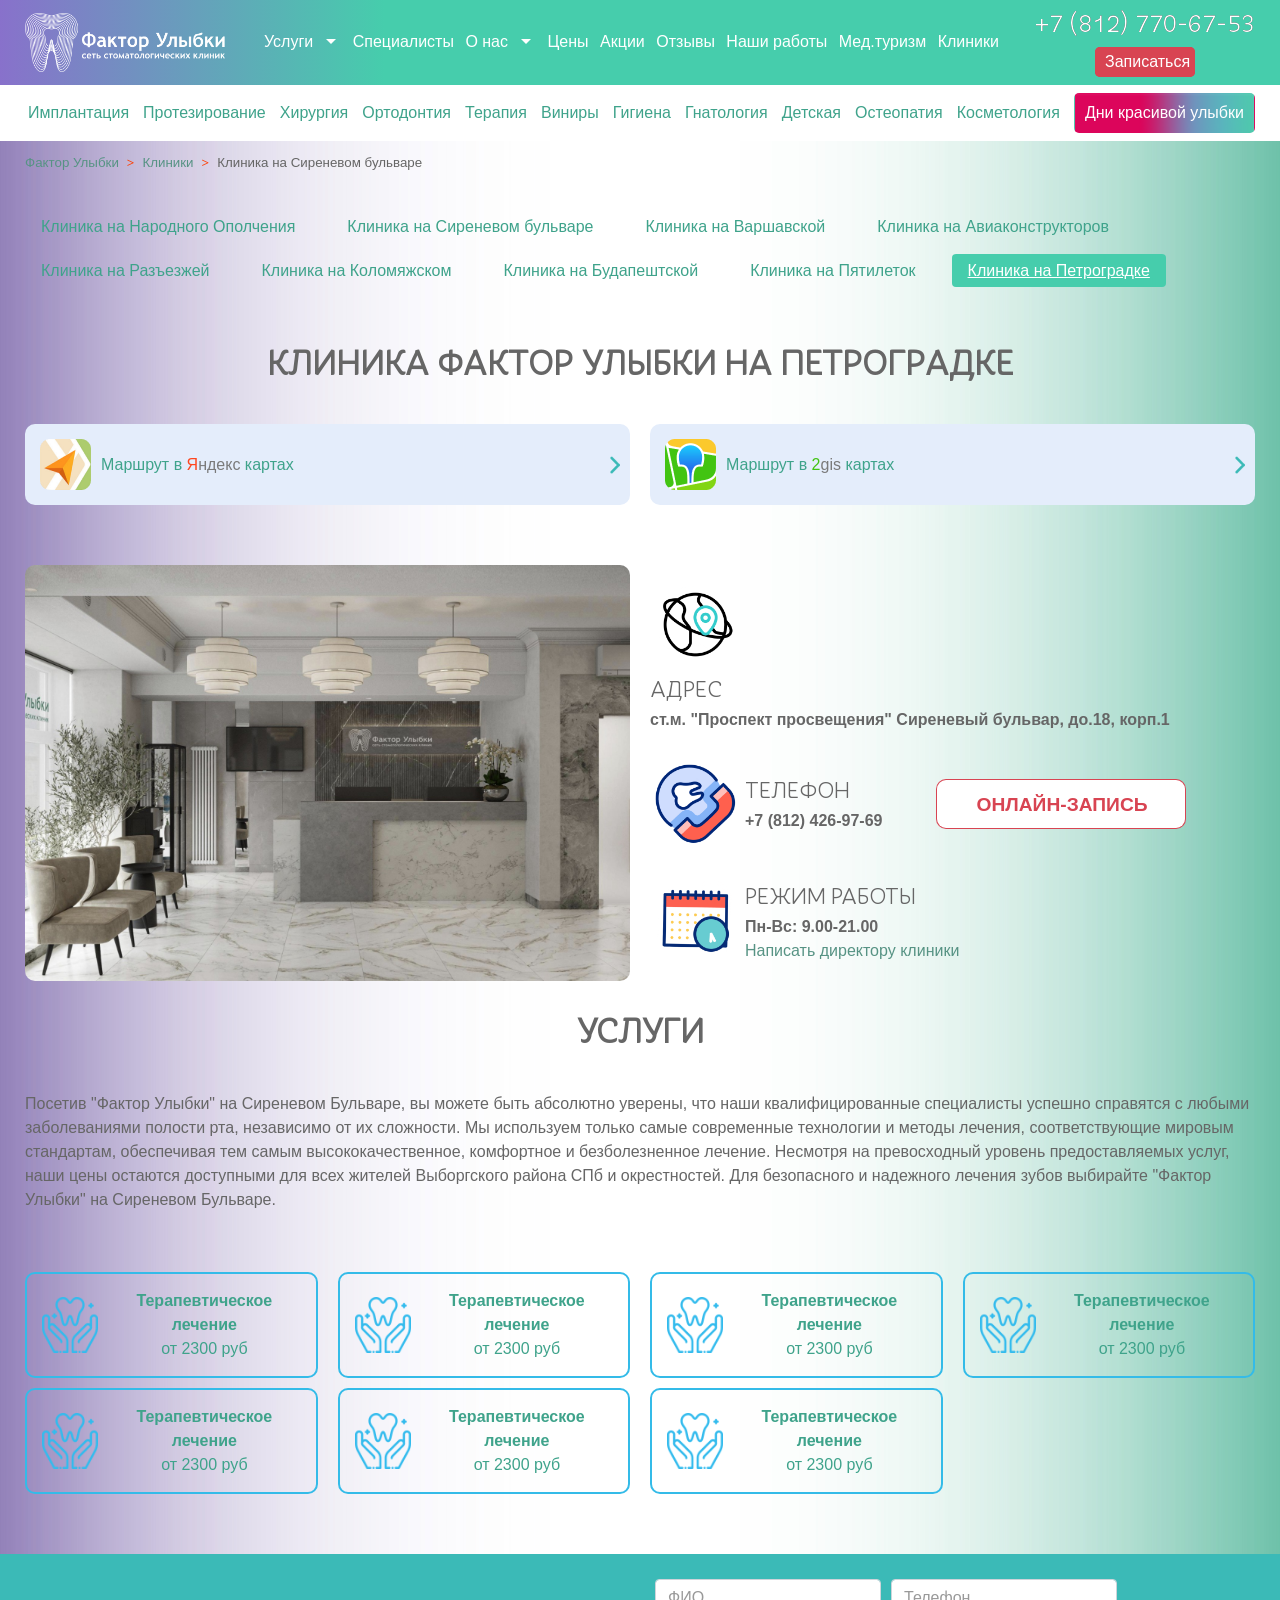
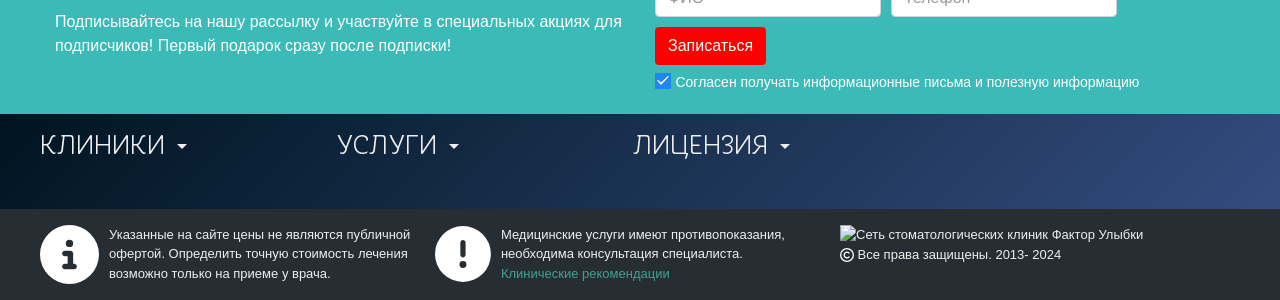
==== commit f14ef12c: "Создал" ====
--- a/index.html
+++ b/index.html
@@ -4,7 +4,7 @@
 <head>
     <meta charset="utf-8">
     <link rel="icon" type="image/png" sizes="192x192" href="/images/icon/logo.png">
-    <title>Страница клиники  | Клиника «Фактор Улыбки»</title>
+    <title>Страница клиникиaaa  | Клиника «Фактор Улыбки»</title>
     <meta http-equiv="X-UA-Compatible" content="IE=edge">
     <meta name="viewport" content="width=device-width, initial-scale=1, shrink-to-fit=no">
     <meta name="description" content="Фактор Улыбки - сеть стоматологических клиник в СПб. Качественная платная стоматология на Лиговском, Пионерской, Ленинском проспекте и других районах. Детская стоматология, зубные клиники и частные стоматологические услуги." lang="ru">
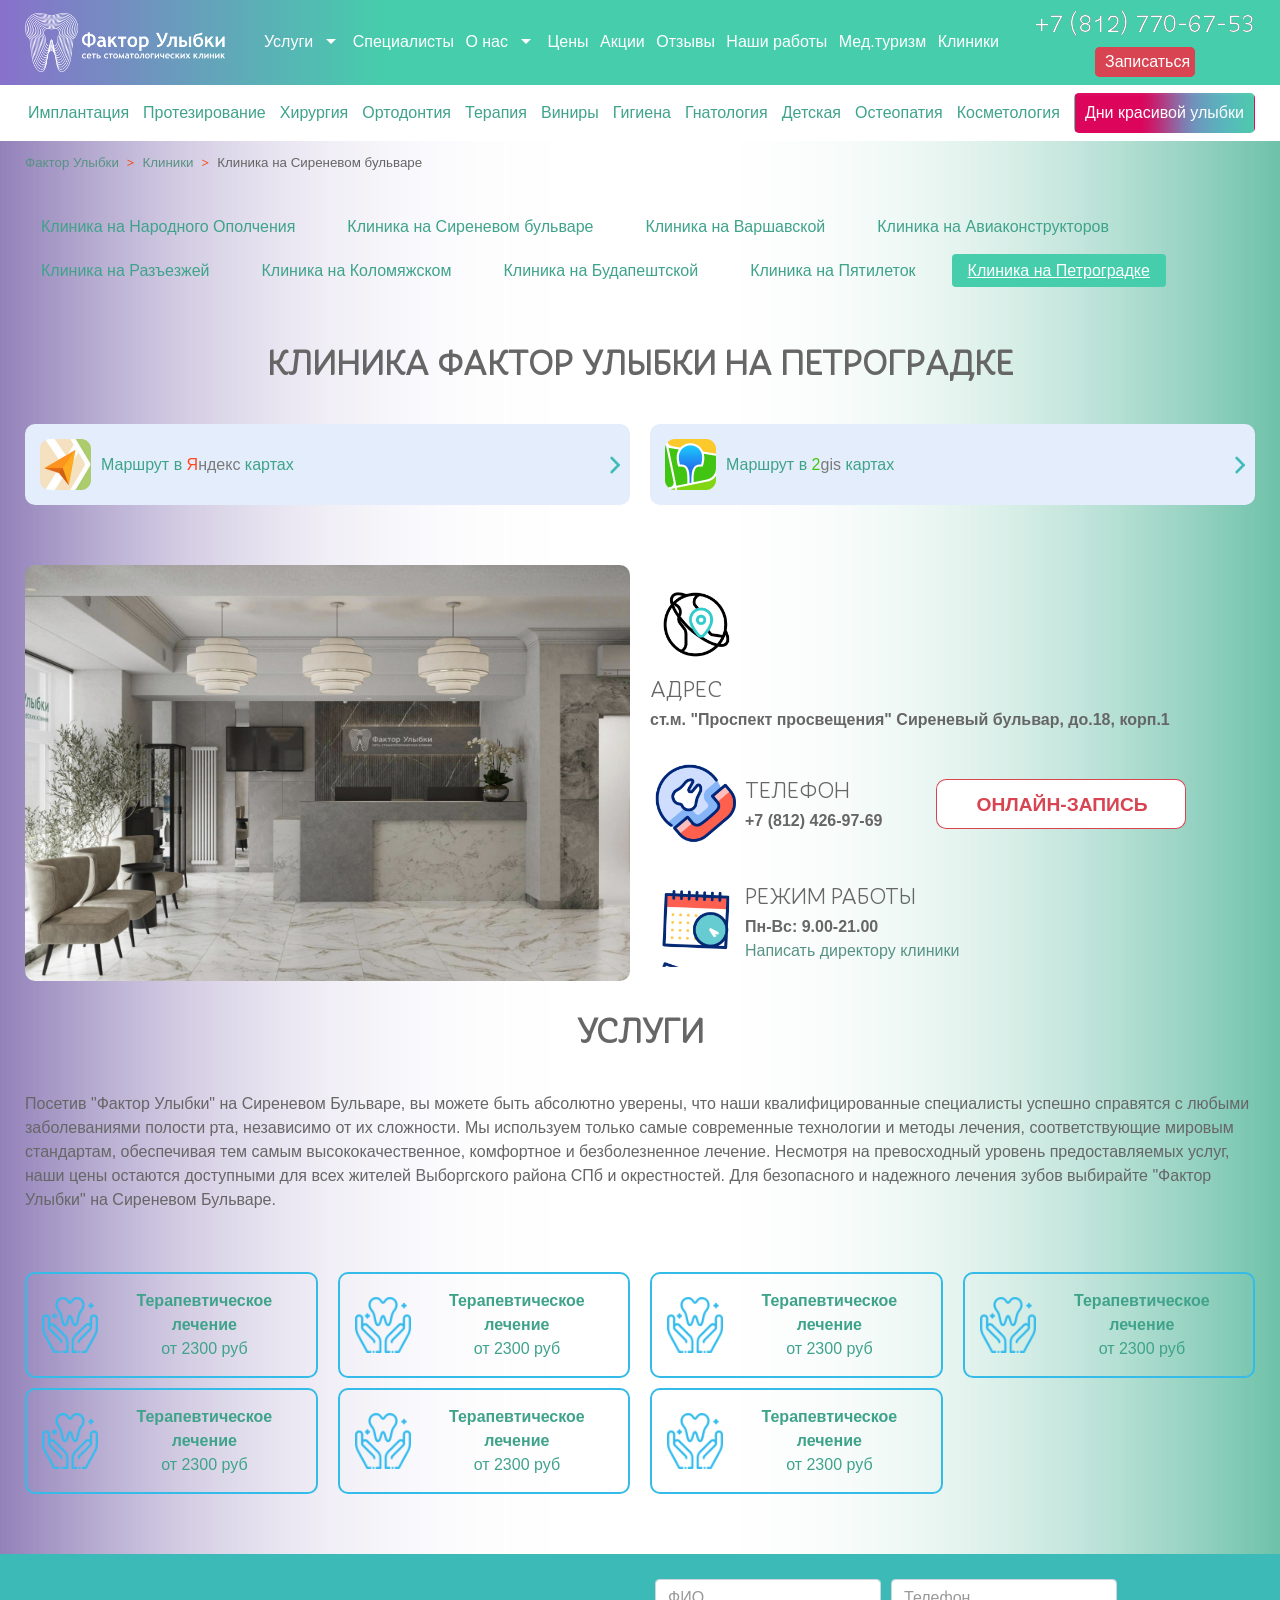
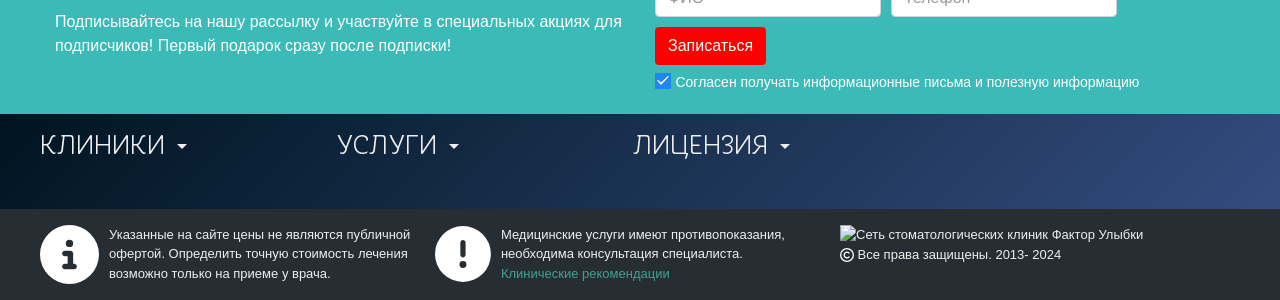
==== commit 85af9187: "hgghbh" ====
--- a/index.html
+++ b/index.html
@@ -4,7 +4,7 @@
 <head>
     <meta charset="utf-8">
     <link rel="icon" type="image/png" sizes="192x192" href="/images/icon/logo.png">
-    <title>Страница клиникиaaa  | Клиника «Фактор Улыбки»</title>
+    <title>Страница клиники  | Клиника «Фактор Улыбки»</title>
     <meta http-equiv="X-UA-Compatible" content="IE=edge">
     <meta name="viewport" content="width=device-width, initial-scale=1, shrink-to-fit=no">
     <meta name="description" content="Фактор Улыбки - сеть стоматологических клиник в СПб. Качественная платная стоматология на Лиговском, Пионерской, Ленинском проспекте и других районах. Детская стоматология, зубные клиники и частные стоматологические услуги." lang="ru">
